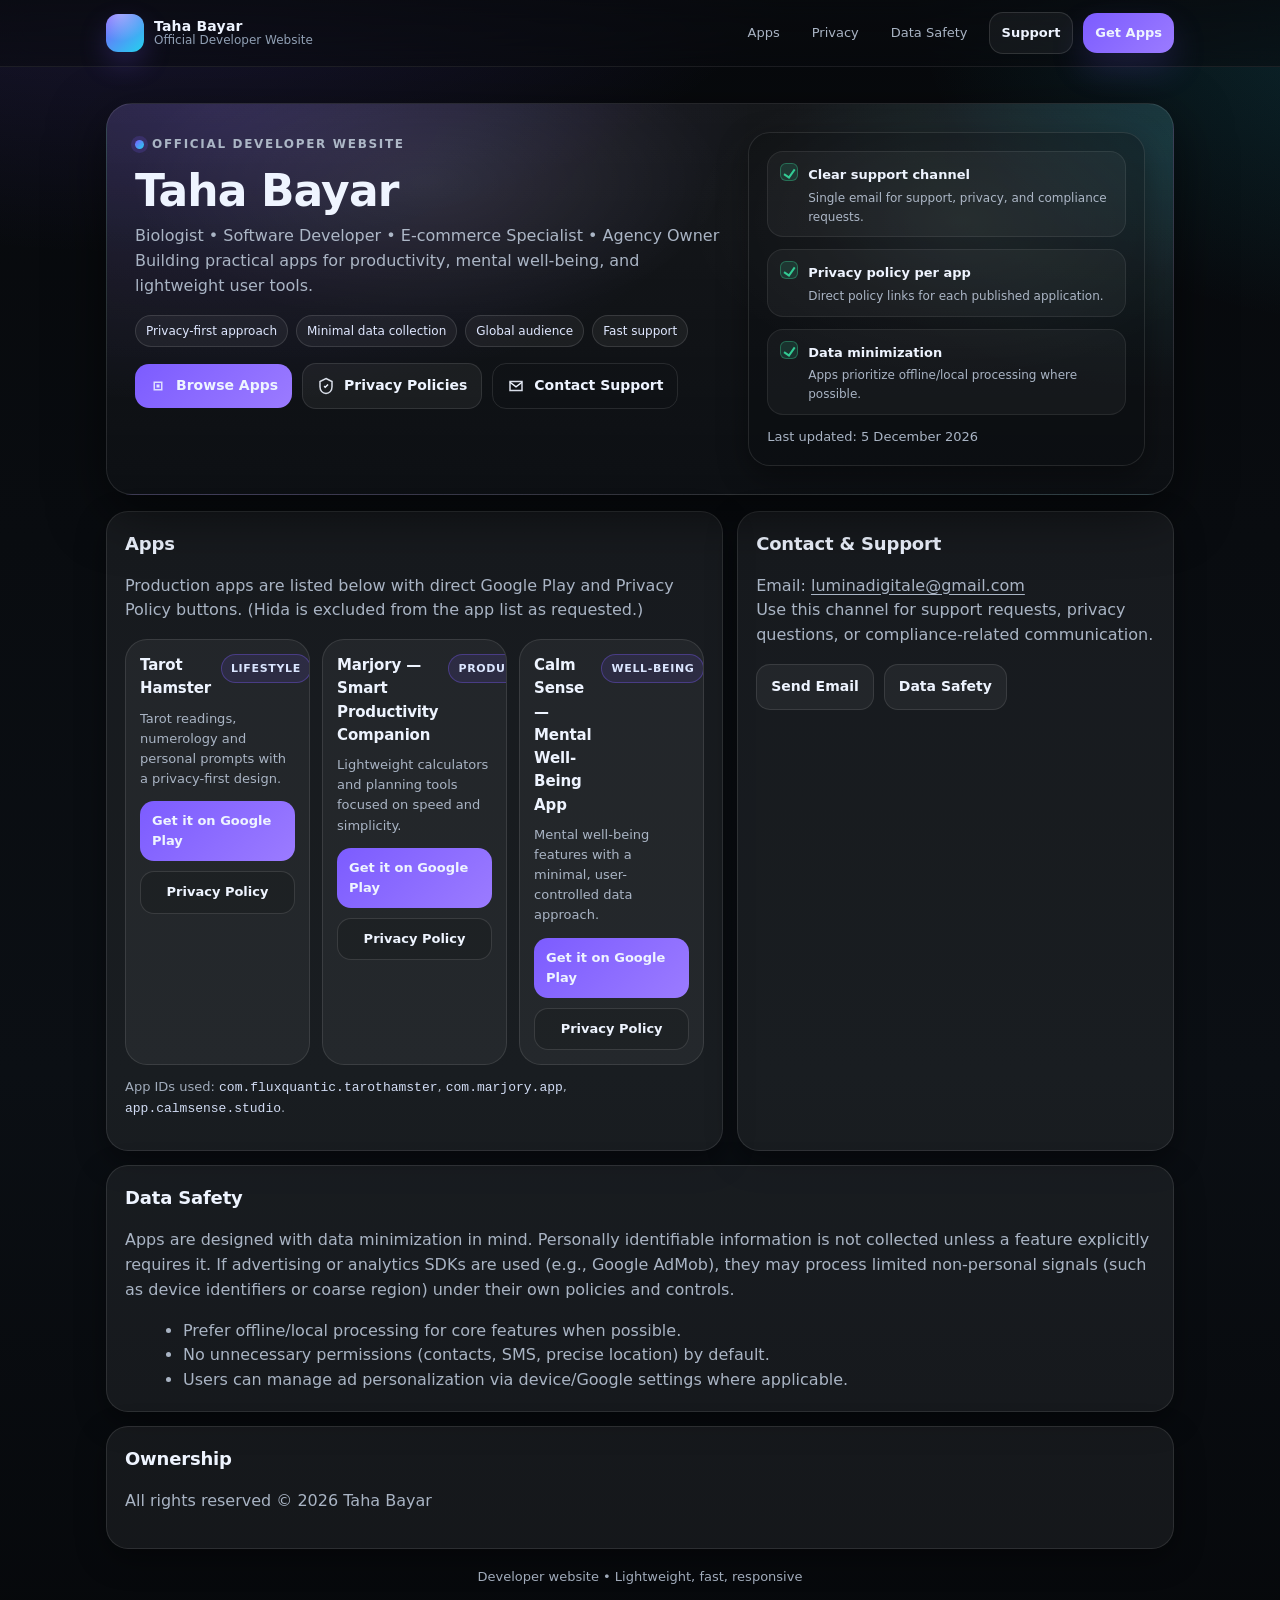
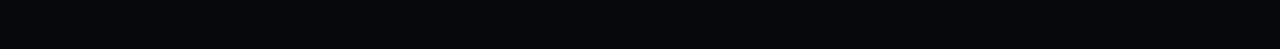
==== index.html @ 485a0ad9 "Revise title, description, and CSS styles Updated the website's title and description for clarity an" ====
<!DOCTYPE html>
<html lang="en">
<head>
  <meta charset="UTF-8" />
  <meta name="viewport" content="width=device-width, initial-scale=1"/>
  <meta name="color-scheme" content="dark"/>
  <title>Taha Bayar — Official Developer Website</title>
  <meta name="description" content="Official developer website for Taha Bayar apps. Download links, privacy policies, support, and data safety."/>

  <style>
    :root{
      --bg:#07090c;
      --bg2:#0b0f14;
      --card:rgba(255,255,255,.06);
      --card2:rgba(255,255,255,.085);
      --stroke:rgba(255,255,255,.12);
      --text:#eef4ff;
      --muted:#a9b4c4;
      --muted2:#91a0b4;

      --accent:#7c5cff;
      --accent2:#22d3ee;
      --ok:#34d399;

      --ring: rgba(124,92,255,.28);
      --shadow: 0 18px 55px rgba(0,0,0,.55);
      --shadow2: 0 10px 30px rgba(0,0,0,.38);

      --r: 22px;
      --max: 1100px;
      --font: system-ui, -apple-system, Segoe UI, Roboto, Helvetica, Arial, sans-serif;
    }

    *{ box-sizing:border-box; }
    html{ scroll-behavior:smooth; }
    body{
      margin:0;
      font-family:var(--font);
      color:var(--text);
      background:
        radial-gradient(1200px 700px at 10% -10%, rgba(124,92,255,.22), transparent 60%),
        radial-gradient(900px 600px at 110% 0%, rgba(34,211,238,.16), transparent 55%),
        radial-gradient(800px 500px at 50% 120%, rgba(124,92,255,.12), transparent 60%),
        linear-gradient(180deg, var(--bg), var(--bg2) 65%, #06080b);
      line-height:1.55;
    }
    a{ color:inherit; text-decoration:none; }
    code{ color:#dbe6ff; }

    .wrap{ max-width:var(--max); margin:0 auto; padding:18px 16px 64px; }

    /* ===== Top Nav ===== */
    .topbar{
      position:sticky;
      top:0;
      z-index:20;
      padding:12px 0;
      backdrop-filter: blur(14px);
      -webkit-backdrop-filter: blur(14px);
      background: linear-gradient(180deg, rgba(8,10,14,.78), rgba(8,10,14,.55));
      border-bottom:1px solid rgba(255,255,255,.08);
    }
    .topbar-inner{
      max-width:var(--max);
      margin:0 auto;
      padding:0 16px;
      display:flex;
      align-items:center;
      justify-content:space-between;
      gap:12px;
    }
    .brand{
      display:flex;
      align-items:center;
      gap:10px;
      min-width: 180px;
    }
    .logo{
      width:38px;height:38px;border-radius:12px;
      background: linear-gradient(135deg, var(--accent), var(--accent2));
      box-shadow: 0 12px 28px rgba(124,92,255,.22);
      position:relative;
      overflow:hidden;
    }
    .logo::after{
      content:"";
      position:absolute; inset:-30%;
      background: radial-gradient(circle at 30% 20%, rgba(255,255,255,.7), transparent 45%);
      transform: rotate(20deg);
      opacity:.55;
    }
    .brand-title{ display:flex; flex-direction:column; line-height:1.05; }
    .brand-title b{ font-size:14px; letter-spacing:.2px; }
    .brand-title span{ font-size:12px; color:var(--muted2); }

    .nav{
      display:flex;
      align-items:center;
      gap:10px;
      flex-wrap:wrap;
      justify-content:flex-end;
    }
    .nav a{
      font-size:13px;
      color:var(--muted);
      padding:9px 10px;
      border-radius:12px;
      border:1px solid transparent;
      transition:.18s ease;
    }
    .nav a:hover{
      color:var(--text);
      border-color: rgba(255,255,255,.12);
      background: rgba(255,255,255,.04);
    }

    .nav .cta{
      display:inline-flex; align-items:center; gap:8px;
      padding:10px 12px;
      border-radius:14px;
      border:1px solid rgba(255,255,255,.12);
      background: rgba(255,255,255,.05);
      color:var(--text);
      font-weight:650;
      box-shadow: 0 0 0 0 var(--ring);
      transition:.18s ease;
    }
    .nav .cta:hover{
      transform: translateY(-1px);
      box-shadow: 0 0 0 6px var(--ring);
    }
    .nav .cta.primary{
      border:none;
      background: linear-gradient(135deg, var(--accent), #9b7bff);
      box-shadow: 0 16px 34px rgba(124,92,255,.18);
    }

    /* ===== Hero ===== */
    .hero{
      margin-top:18px;
      border-radius: calc(var(--r) + 4px);
      border:1px solid rgba(255,255,255,.10);
      background:
        linear-gradient(180deg, rgba(255,255,255,.06), rgba(255,255,255,.02)),
        radial-gradient(900px 500px at 10% 0%, rgba(124,92,255,.18), transparent 60%),
        radial-gradient(700px 450px at 100% 10%, rgba(34,211,238,.12), transparent 55%);
      box-shadow: var(--shadow);
      overflow:hidden;
      position:relative;
    }
    .hero::before{
      content:"";
      position:absolute; inset:0;
      background:
        radial-gradient(500px 240px at 30% 20%, rgba(255,255,255,.08), transparent 60%),
        radial-gradient(420px 240px at 80% 30%, rgba(255,255,255,.06), transparent 65%);
      pointer-events:none;
    }
    .hero-inner{
      padding:28px;
      display:grid;
      grid-template-columns: 1.2fr .8fr;
      gap:18px;
      align-items:stretch;
    }
    .kicker{
      display:inline-flex; align-items:center; gap:8px;
      font-size:12px;
      letter-spacing:.14em;
      text-transform:uppercase;
      color:var(--muted);
      font-weight:800;
    }
    .dot{
      width:9px;height:9px;border-radius:999px;
      background: linear-gradient(135deg, var(--accent), var(--accent2));
      box-shadow: 0 0 0 4px rgba(124,92,255,.18);
    }
    h1{
      margin:10px 0 0;
      font-size: clamp(30px, 3.6vw, 44px);
      line-height:1.08;
      letter-spacing:-.02em;
    }
    .sub{
      margin-top:10px;
      color:var(--muted);
      font-size: clamp(14px, 1.4vw, 16px);
      max-width: 60ch;
    }
    .tagline{
      margin-top:12px;
      display:flex;
      flex-wrap:wrap;
      gap:8px;
    }
    .chip{
      font-size:12px;
      color:#dfe7ff;
      border:1px solid rgba(255,255,255,.12);
      background: rgba(255,255,255,.05);
      padding:6px 10px;
      border-radius:999px;
    }
    .hero-actions{
      margin-top:16px;
      display:flex;
      flex-wrap:wrap;
      gap:10px;
      align-items:center;
    }
    .btn{
      display:inline-flex; align-items:center; gap:9px;
      padding:11px 14px;
      border-radius:14px;
      background: rgba(255,255,255,.05);
      border:1px solid rgba(255,255,255,.10);
      color:var(--text);
      font-weight:700;
      font-size:14px;
      transition:.18s ease;
      box-shadow: 0 0 0 0 var(--ring);
    }
    .btn:hover{ transform: translateY(-1px); box-shadow: 0 0 0 6px var(--ring); }
    .btn.primary{
      border:none;
      background: linear-gradient(135deg, var(--accent), #9b7bff);
    }
    .btn.ghost{ background: transparent; }

    .icon{ width:18px; height:18px; display:inline-block; }

    .hero-side{
      border-radius: var(--r);
      border:1px solid rgba(255,255,255,.10);
      background: rgba(10,12,16,.35);
      box-shadow: var(--shadow2);
      padding:18px;
      display:flex;
      flex-direction:column;
      justify-content:space-between;
      gap:12px;
    }
    .stat{
      display:flex; gap:10px; align-items:flex-start;
      padding:10px 12px;
      border-radius: 16px;
      background: rgba(255,255,255,.04);
      border:1px solid rgba(255,255,255,.08);
    }
    .stat b{ font-size:13px; }
    .stat p{ margin:2px 0 0; font-size:12px; color:var(--muted); }
    .check{
      width:18px;height:18px;border-radius:6px;
      background: rgba(52,211,153,.14);
      border:1px solid rgba(52,211,153,.35);
      position:relative;
      flex: 0 0 auto;
      margin-top:1px;
    }
    .check::after{
      content:"";
      position:absolute;
      left:5px; top:3px;
      width:5px; height:9px;
      border-right:2px solid rgba(52,211,153,.95);
      border-bottom:2px solid rgba(52,211,153,.95);
      transform: rotate(35deg);
    }

    /* ===== Sections ===== */
    .section{
      margin-top:16px;
      display:grid;
      gap:14px;
      grid-template-columns: repeat(12, 1fr);
    }
    .card{
      grid-column: span 12;
      background: var(--card);
      border:1px solid rgba(255,255,255,.10);
      border-radius: var(--r);
      box-shadow: var(--shadow2);
      padding:18px;
    }
    .card h2{
      margin:0 0 10px;
      font-size:18px;
      letter-spacing:-.01em;
    }
    .muted{ color: var(--muted); }
    .small{ font-size:13px; color: var(--muted); }

    .span-7{ grid-column: span 7; }
    .span-5{ grid-column: span 5; }
    .span-6{ grid-column: span 6; }

    /* ===== Apps ===== */
    .apps-grid{
      display:grid;
      gap:12px;
      grid-template-columns: repeat(12, 1fr);
      margin-top:8px;
    }
    .app{
      grid-column: span 4;
      border-radius: var(--r);
      border:1px solid rgba(255,255,255,.10);
      background: rgba(255,255,255,.05);
      padding:14px;
      position:relative;
      overflow:hidden;
      transition: .18s ease;
    }
    .app:hover{
      transform: translateY(-2px);
      border-color: rgba(255,255,255,.18);
      background: rgba(255,255,255,.07);
    }
    .app::before{
      content:"";
      position:absolute; inset:-40% -30% auto auto;
      width:180px; height:180px;
      background: radial-gradient(circle at 30% 30%, rgba(124,92,255,.25), transparent 60%);
      transform: rotate(18deg);
      pointer-events:none;
    }
    .app-top{
      display:flex;
      align-items:flex-start;
      justify-content:space-between;
      gap:10px;
    }
    .app-name{
      font-weight:850;
      letter-spacing:-.01em;
      font-size:15px;
      margin:0;
    }
    .badge{
      font-size:11px;
      font-weight:800;
      letter-spacing:.06em;
      text-transform:uppercase;
      color:#dbe6ff;
      padding:5px 9px;
      border-radius:999px;
      border:1px solid rgba(124,92,255,.35);
      background: rgba(124,92,255,.12);
      flex: 0 0 auto;
    }
    .app-desc{
      margin:8px 0 0;
      font-size:13px;
      color: var(--muted);
      min-height: 44px;
    }
    .app-actions{
      margin-top:12px;
      display:flex;
      flex-wrap:wrap;
      gap:10px;
    }
    .link-btn{
      display:inline-flex;
      align-items:center;
      justify-content:center;
      gap:8px;
      padding:10px 12px;
      border-radius:14px;
      border:1px solid rgba(255,255,255,.12);
      background: rgba(0,0,0,.15);
      font-weight:750;
      font-size:13px;
      transition:.18s ease;
      box-shadow: 0 0 0 0 var(--ring);
      width: 100%;
    }
    .link-btn:hover{
      transform: translateY(-1px);
      box-shadow: 0 0 0 6px var(--ring);
    }
    .link-btn.primary{
      border:none;
      background: linear-gradient(135deg, var(--accent), #9b7bff);
    }

    /* ===== Footer ===== */
    footer{
      margin-top:18px;
      text-align:center;
      color: var(--muted);
      font-size:13px;
      opacity:.95;
    }

    /* ===== Responsive ===== */
    @media (max-width: 980px){
      .hero-inner{ grid-template-columns: 1fr; }
      .span-7,.span-5,.span-6{ grid-column: span 12; }
      .app{ grid-column: span 6; }
    }
    @media (max-width: 620px){
      .app{ grid-column: span 12; }
      .hero-inner{ padding:18px; }
      .topbar-inner{ gap:10px; }
      .brand{ min-width: unset; }
      .nav .cta.primary{ width: 100%; justify-content:center; }
    }
    @media (prefers-reduced-motion: reduce){
      *{ scroll-behavior:auto !important; transition:none !important; }
    }
  </style>
</head>

<body>
  <!-- Top Nav -->
  <div class="topbar">
    <div class="topbar-inner">
      <a class="brand" href="#top" aria-label="Home">
        <div class="logo" aria-hidden="true"></div>
        <div class="brand-title">
          <b>Taha Bayar</b>
          <span>Official Developer Website</span>
        </div>
      </a>

      <nav class="nav" aria-label="Primary navigation">
        <a href="#apps">Apps</a>
        <a href="#privacy">Privacy</a>
        <a href="#safety">Data Safety</a>
        <a class="cta" href="mailto:luminadigitale@gmail.com">Support</a>
        <a class="cta primary" href="#apps">Get Apps</a>
      </nav>
    </div>
  </div>

  <div class="wrap" id="top">

    <!-- Hero -->
    <section class="hero" aria-label="Hero">
      <div class="hero-inner">
        <div>
          <div class="kicker"><span class="dot"></span> Official Developer Website</div>
          <h1>Taha Bayar</h1>
          <p class="sub">
            Biologist • Software Developer • E-commerce Specialist • Agency Owner
            <br/>
            Building practical apps for productivity, mental well-being, and lightweight user tools.
          </p>

          <div class="tagline" aria-label="Highlights">
            <span class="chip">Privacy-first approach</span>
            <span class="chip">Minimal data collection</span>
            <span class="chip">Global audience</span>
            <span class="chip">Fast support</span>
          </div>

          <div class="hero-actions">
            <a class="btn primary" href="#apps" aria-label="See apps">
              <svg class="icon" viewBox="0 0 24 24" fill="none" aria-hidden="true">
                <path d="M7 7h10v10H7V7Z" stroke="currentColor" stroke-width="2" opacity=".85"/>
                <path d="M10 10h4v4h-4v-4Z" fill="currentColor" opacity=".9"/>
              </svg>
              Browse Apps
            </a>

            <a class="btn" href="#privacy" aria-label="Privacy policies">
              <svg class="icon" viewBox="0 0 24 24" fill="none" aria-hidden="true">
                <path d="M12 2 20 6v7c0 5-3.5 8.5-8 9-4.5-.5-8-4-8-9V6l8-4Z"
                      stroke="currentColor" stroke-width="2" opacity=".9"/>
                <path d="M9.5 12.2 11 13.7 14.7 10" stroke="currentColor" stroke-width="2"/>
              </svg>
              Privacy Policies
            </a>

            <a class="btn ghost" href="mailto:luminadigitale@gmail.com" aria-label="Contact support">
              <svg class="icon" viewBox="0 0 24 24" fill="none" aria-hidden="true">
                <path d="M4 6h16v12H4V6Z" stroke="currentColor" stroke-width="2" opacity=".9"/>
                <path d="m4 7 8 6 8-6" stroke="currentColor" stroke-width="2"/>
              </svg>
              Contact Support
            </a>
          </div>
        </div>

        <aside class="hero-side" aria-label="Key notes">
          <div class="stat">
            <div class="check" aria-hidden="true"></div>
            <div>
              <b>Clear support channel</b>
              <p>Single email for support, privacy, and compliance requests.</p>
            </div>
          </div>

          <div class="stat">
            <div class="check" aria-hidden="true"></div>
            <div>
              <b>Privacy policy per app</b>
              <p>Direct policy links for each published application.</p>
            </div>
          </div>

          <div class="stat">
            <div class="check" aria-hidden="true"></div>
            <div>
              <b>Data minimization</b>
              <p>Apps prioritize offline/local processing where possible.</p>
            </div>
          </div>

          <div class="small" style="margin-top:auto;">
            Last updated: <span id="date"></span>
          </div>
        </aside>
      </div>
    </section>

    <!-- Content -->
    <section class="section">

      <div class="card span-7" id="apps">
        <h2>Apps</h2>
        <p class="muted">
          Production apps are listed below with direct Google Play and Privacy Policy buttons.
          (Hida is excluded from the app list as requested.)
        </p>

        <div class="apps-grid">

          <!-- Tarot Hamster (com.fluxquantic.tarothamster) -->
          <article class="app" aria-label="Tarot Hamster app">
            <div class="app-top">
              <div>
                <p class="app-name">Tarot Hamster</p>
              </div>
              <span class="badge">Lifestyle</span>
            </div>
            <p class="app-desc">
              Tarot readings, numerology and personal prompts with a privacy-first design.
            </p>
            <div class="app-actions">
              <a class="link-btn primary" href="https://play.google.com/store/apps/details?id=com.fluxquantic.tarothamster" target="_blank" rel="noopener">
                Get it on Google Play
              </a>
              <a class="link-btn" href="https://sites.google.com/view/tarothamster/ana-sayfa" target="_blank" rel="noopener">
                Privacy Policy
              </a>
            </div>
          </article>

          <!-- Marjory (com.marjory.app) -->
          <article class="app" aria-label="Marjory app">
            <div class="app-top">
              <div>
                <p class="app-name">Marjory — Smart Productivity Companion</p>
              </div>
              <span class="badge">Productivity</span>
            </div>
            <p class="app-desc">
              Lightweight calculators and planning tools focused on speed and simplicity.
            </p>
            <div class="app-actions">
              <a class="link-btn primary" href="https://play.google.com/store/apps/details?id=com.marjory.app" target="_blank" rel="noopener">
                Get it on Google Play
              </a>
              <a class="link-btn" href="https://sites.google.com/view/marjoryapp/ana-sayfa" target="_blank" rel="noopener">
                Privacy Policy
              </a>
            </div>
          </article>

          <!-- Calm Sense (app.calmsense.studio) -->
          <article class="app" aria-label="Calm Sense app">
            <div class="app-top">
              <div>
                <p class="app-name">Calm Sense — Mental Well-Being App</p>
              </div>
              <span class="badge">Well-Being</span>
            </div>
            <p class="app-desc">
              Mental well-being features with a minimal, user-controlled data approach.
            </p>
            <div class="app-actions">
              <a class="link-btn primary" href="https://play.google.com/store/apps/details?id=app.calmsense.studio" target="_blank" rel="noopener">
                Get it on Google Play
              </a>
              <a class="link-btn" href="https://sites.google.com/view/calmsense/ana-sayfa" target="_blank" rel="noopener">
                Privacy Policy
              </a>
            </div>
          </article>

        </div>

        <p class="small" style="margin-top:12px; opacity:.95">
          App IDs used: <code>com.fluxquantic.tarothamster</code>, <code>com.marjory.app</code>, <code>app.calmsense.studio</code>.
        </p>
      </div>

      <div class="card span-5" id="privacy">
        <h2>Contact & Support</h2>
        <p class="muted">
          Email: <a href="mailto:luminadigitale@gmail.com" style="text-decoration:underline; text-underline-offset:3px;">luminadigitale@gmail.com</a><br/>
          Use this channel for support requests, privacy questions, or compliance-related communication.
        </p>

        <div style="margin-top:12px; display:flex; flex-wrap:wrap; gap:10px;">
          <a class="btn" href="mailto:luminadigitale@gmail.com">Send Email</a>
          <a class="btn" href="#safety">Data Safety</a>
        </div>
      </div>

      <div class="card span-12" id="safety">
        <h2>Data Safety</h2>
        <p class="muted">
          Apps are designed with data minimization in mind. Personally identifiable information is not collected unless a feature explicitly requires it.
          If advertising or analytics SDKs are used (e.g., Google AdMob), they may process limited non-personal signals (such as device identifiers or coarse region)
          under their own policies and controls.
        </p>
        <ul class="muted" style="margin:10px 0 0 18px;">
          <li>Prefer offline/local processing for core features when possible.</li>
          <li>No unnecessary permissions (contacts, SMS, precise location) by default.</li>
          <li>Users can manage ad personalization via device/Google settings where applicable.</li>
        </ul>
      </div>

      <div class="card span-12">
        <h2>Ownership</h2>
        <p class="muted">All rights reserved © <span id="year"></span> Taha Bayar</p>
      </div>

    </section>

    <footer>
      <div>Developer website • Lightweight, fast, responsive</div>
    </footer>

  </div>

  <script>
    const d = new Date();
    document.getElementById("date").textContent =
      d.toLocaleDateString("en-GB", { year:"numeric", month:"long", day:"numeric" });
    document.getElementById("year").textContent = d.getFullYear();
  </script>
</body>
</html>
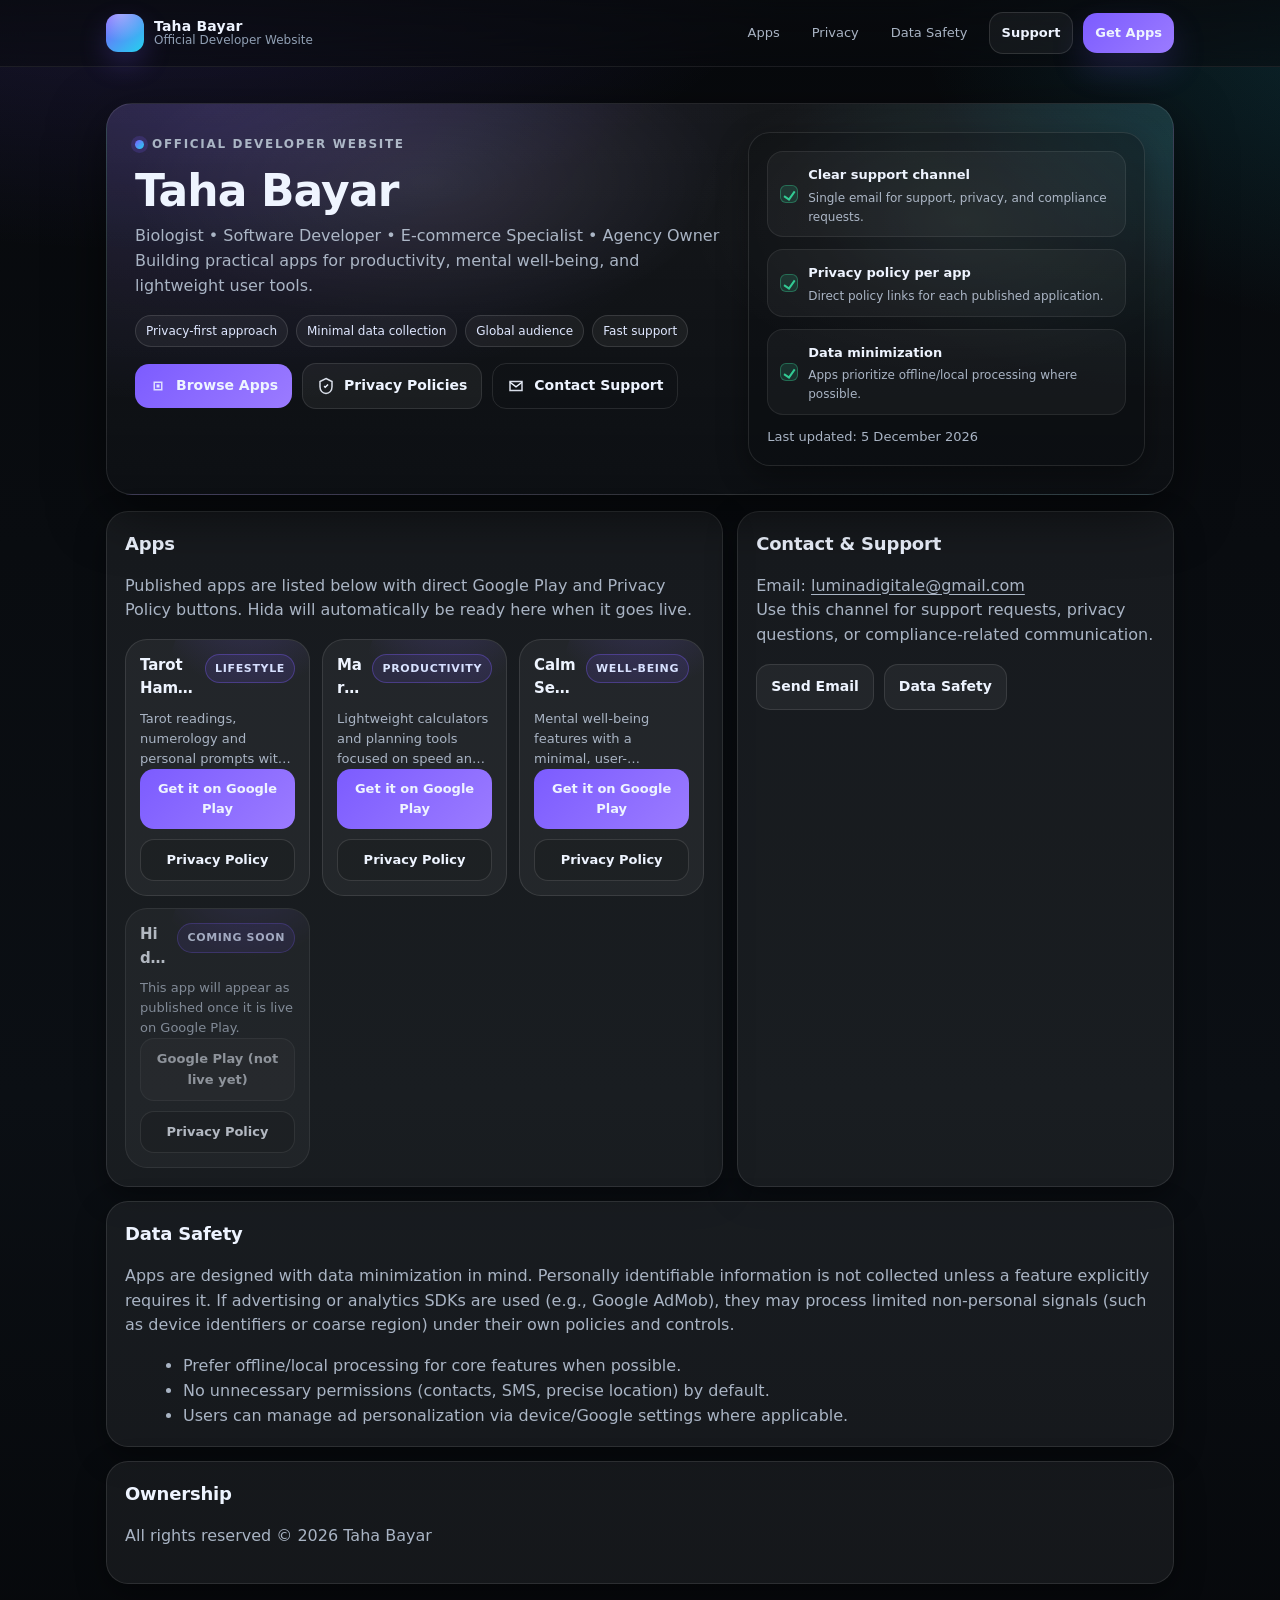
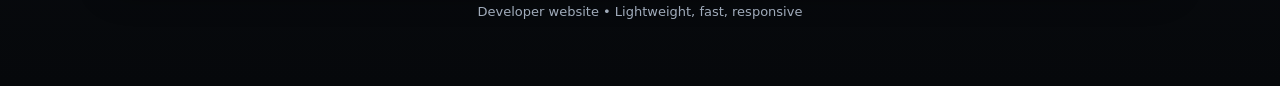
==== commit 100cfd64: "Refactor CSS variables and update app descriptions" ====
--- a/index.html
+++ b/index.html
@@ -12,7 +12,6 @@
       --bg:#07090c;
       --bg2:#0b0f14;
       --card:rgba(255,255,255,.06);
-      --card2:rgba(255,255,255,.085);
       --stroke:rgba(255,255,255,.12);
       --text:#eef4ff;
       --muted:#a9b4c4;
@@ -113,7 +112,6 @@
       border-color: rgba(255,255,255,.12);
       background: rgba(255,255,255,.04);
     }
-
     .nav .cta{
       display:inline-flex; align-items:center; gap:8px;
       padding:10px 12px;
@@ -227,7 +225,6 @@
       background: linear-gradient(135deg, var(--accent), #9b7bff);
     }
     .btn.ghost{ background: transparent; }
-
     .icon{ width:18px; height:18px; display:inline-block; }
 
     .hero-side{
@@ -241,8 +238,12 @@
       justify-content:space-between;
       gap:12px;
     }
+
+    /* Ticks centered */
     .stat{
-      display:flex; gap:10px; align-items:flex-start;
+      display:flex;
+      gap:10px;
+      align-items:center; /* center tick vertically */
       padding:10px 12px;
       border-radius: 16px;
       background: rgba(255,255,255,.04);
@@ -256,7 +257,7 @@
       border:1px solid rgba(52,211,153,.35);
       position:relative;
       flex: 0 0 auto;
-      margin-top:1px;
+      margin:0; /* remove any offset */
     }
     .check::after{
       content:"";
@@ -311,6 +312,8 @@
       position:relative;
       overflow:hidden;
       transition: .18s ease;
+      display:flex;
+      flex-direction:column;
     }
     .app:hover{
       transform: translateY(-2px);
@@ -331,12 +334,21 @@
       justify-content:space-between;
       gap:10px;
     }
+
+    /* Prevent title overflow */
     .app-name{
       font-weight:850;
       letter-spacing:-.01em;
       font-size:15px;
       margin:0;
-    }
+      overflow:hidden;
+      display:-webkit-box;
+      -webkit-line-clamp: 2;          /* clamp to 2 lines */
+      -webkit-box-orient: vertical;
+      word-break: break-word;
+      hyphens: auto;
+    }
+
     .badge{
       font-size:11px;
       font-weight:800;
@@ -348,18 +360,29 @@
       border:1px solid rgba(124,92,255,.35);
       background: rgba(124,92,255,.12);
       flex: 0 0 auto;
-    }
+      white-space:nowrap;
+    }
+
+    /* Balanced layout: fixed-ish description height, no overflow */
     .app-desc{
       margin:8px 0 0;
       font-size:13px;
       color: var(--muted);
-      min-height: 44px;
-    }
+      overflow:hidden;
+      display:-webkit-box;
+      -webkit-line-clamp: 3;          /* clamp to 3 lines */
+      -webkit-box-orient: vertical;
+      min-height: 60px;               /* stabilizes card heights */
+      word-break: break-word;
+      hyphens: auto;
+    }
+
     .app-actions{
       margin-top:12px;
       display:flex;
       flex-wrap:wrap;
       gap:10px;
+      margin-top:auto; /* push buttons to bottom */
     }
     .link-btn{
       display:inline-flex;
@@ -375,6 +398,7 @@
       transition:.18s ease;
       box-shadow: 0 0 0 0 var(--ring);
       width: 100%;
+      text-align:center;
     }
     .link-btn:hover{
       transform: translateY(-1px);
@@ -383,6 +407,22 @@
     .link-btn.primary{
       border:none;
       background: linear-gradient(135deg, var(--accent), #9b7bff);
+    }
+
+    /* Hida: future-ready (disabled until published) */
+    .app.disabled{
+      opacity:.72;
+    }
+    .link-btn[aria-disabled="true"]{
+      cursor:not-allowed;
+      opacity:.75;
+      background: rgba(255,255,255,.04);
+      border:1px solid rgba(255,255,255,.10);
+      box-shadow:none;
+    }
+    .link-btn[aria-disabled="true"]:hover{
+      transform:none;
+      box-shadow:none;
     }
 
     /* ===== Footer ===== */
@@ -522,18 +562,16 @@
       <div class="card span-7" id="apps">
         <h2>Apps</h2>
         <p class="muted">
-          Production apps are listed below with direct Google Play and Privacy Policy buttons.
-          (Hida is excluded from the app list as requested.)
+          Published apps are listed below with direct Google Play and Privacy Policy buttons.
+          Hida will automatically be ready here when it goes live.
         </p>
 
         <div class="apps-grid">
 
-          <!-- Tarot Hamster (com.fluxquantic.tarothamster) -->
+          <!-- Tarot Hamster -->
           <article class="app" aria-label="Tarot Hamster app">
             <div class="app-top">
-              <div>
-                <p class="app-name">Tarot Hamster</p>
-              </div>
+              <p class="app-name">Tarot Hamster</p>
               <span class="badge">Lifestyle</span>
             </div>
             <p class="app-desc">
@@ -549,12 +587,10 @@
             </div>
           </article>
 
-          <!-- Marjory (com.marjory.app) -->
+          <!-- Marjory -->
           <article class="app" aria-label="Marjory app">
             <div class="app-top">
-              <div>
-                <p class="app-name">Marjory — Smart Productivity Companion</p>
-              </div>
+              <p class="app-name">Marjory — Smart Productivity Companion</p>
               <span class="badge">Productivity</span>
             </div>
             <p class="app-desc">
@@ -570,12 +606,10 @@
             </div>
           </article>
 
-          <!-- Calm Sense (app.calmsense.studio) -->
+          <!-- Calm Sense -->
           <article class="app" aria-label="Calm Sense app">
             <div class="app-top">
-              <div>
-                <p class="app-name">Calm Sense — Mental Well-Being App</p>
-              </div>
+              <p class="app-name">Calm Sense — Mental Well-Being App</p>
               <span class="badge">Well-Being</span>
             </div>
             <p class="app-desc">
@@ -591,11 +625,27 @@
             </div>
           </article>
 
+          <!-- Hida (future-ready; will work once live) -->
+          <article class="app disabled" aria-label="Hida Muslim App (coming soon)">
+            <div class="app-top">
+              <p class="app-name">Hida Muslim App</p>
+              <span class="badge">Coming Soon</span>
+            </div>
+            <p class="app-desc">
+              This app will appear as published once it is live on Google Play.
+            </p>
+            <div class="app-actions">
+              <!-- Keep the real URL; it will resolve once published. Disabled look until then. -->
+              <a class="link-btn primary" href="https://play.google.com/store/apps/details?id=com.hida" target="_blank" rel="noopener" aria-disabled="true">
+                Google Play (not live yet)
+              </a>
+              <a class="link-btn" href="https://sites.google.com/view/hidapp/ana-sayfa" target="_blank" rel="noopener">
+                Privacy Policy
+              </a>
+            </div>
+          </article>
+
         </div>
-
-        <p class="small" style="margin-top:12px; opacity:.95">
-          App IDs used: <code>com.fluxquantic.tarothamster</code>, <code>com.marjory.app</code>, <code>app.calmsense.studio</code>.
-        </p>
       </div>
 
       <div class="card span-5" id="privacy">
@@ -646,5 +696,3 @@
   </script>
 </body>
 </html>
-
-
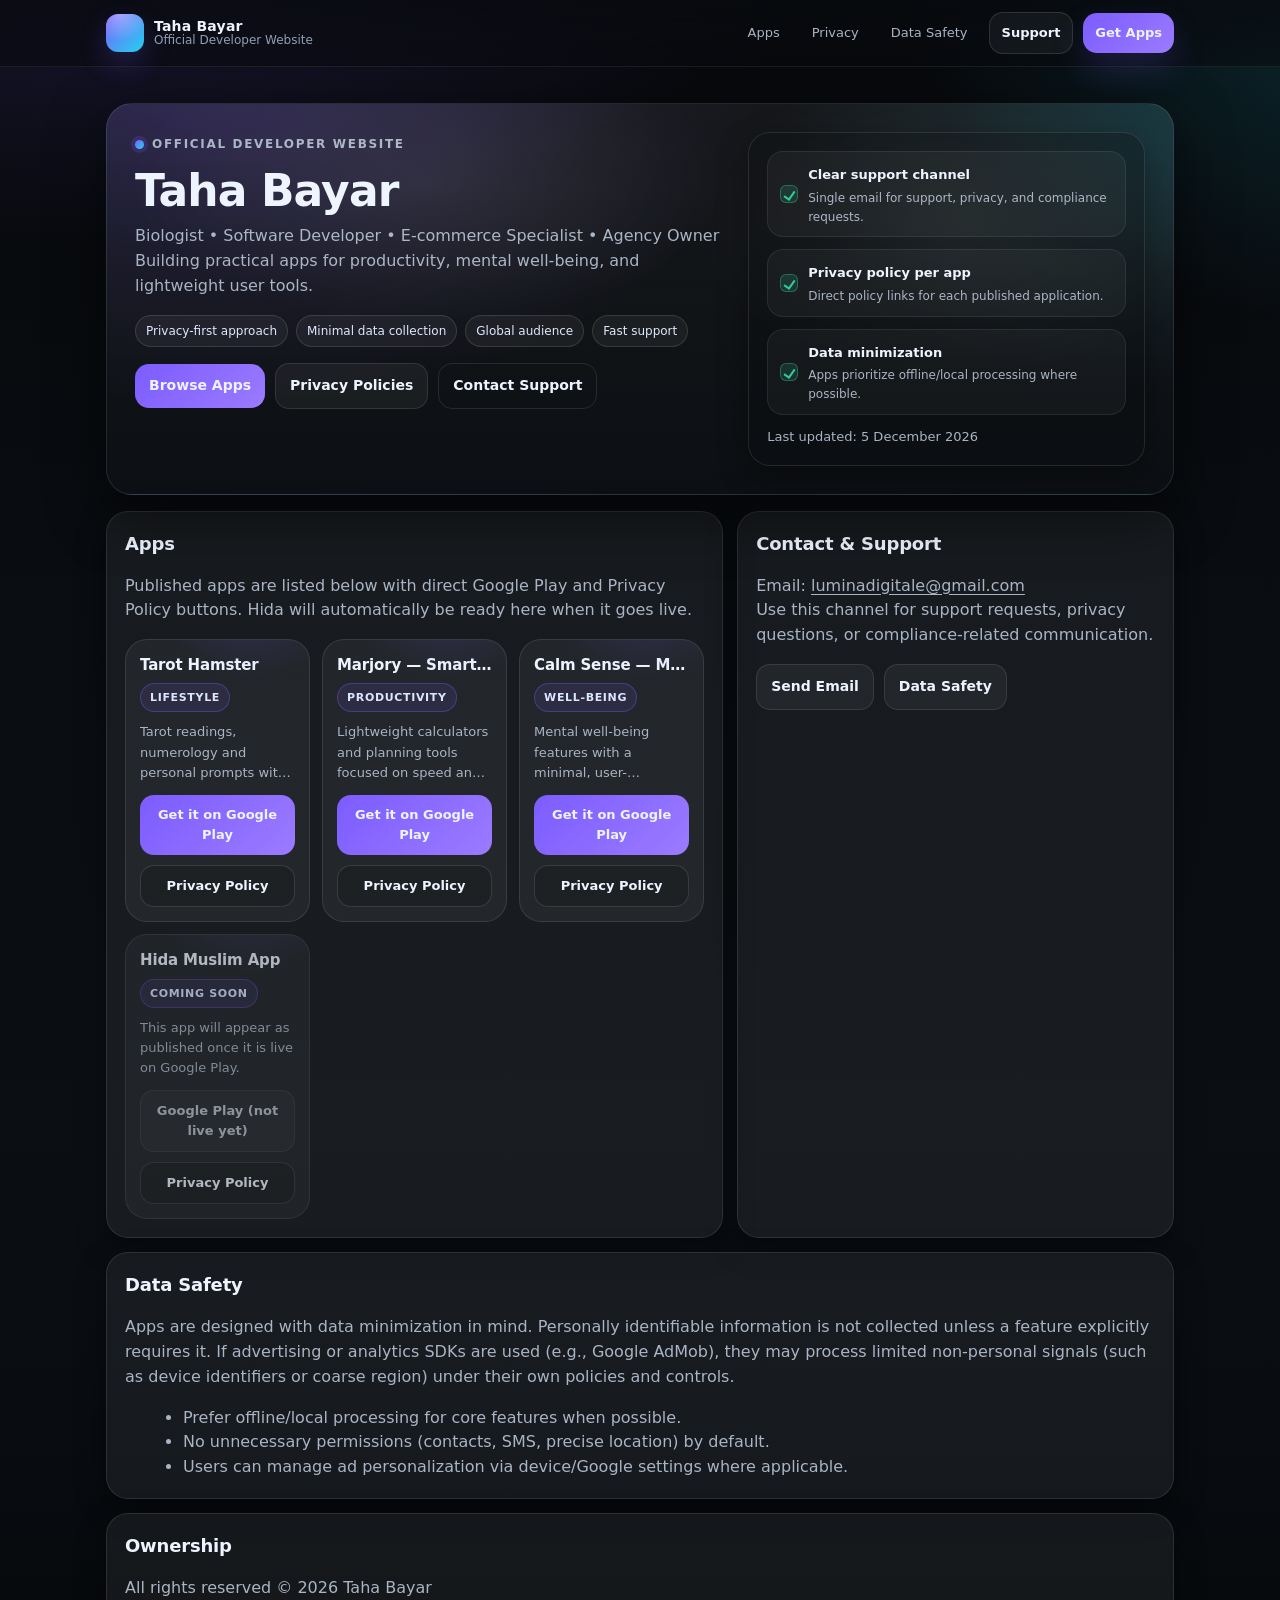
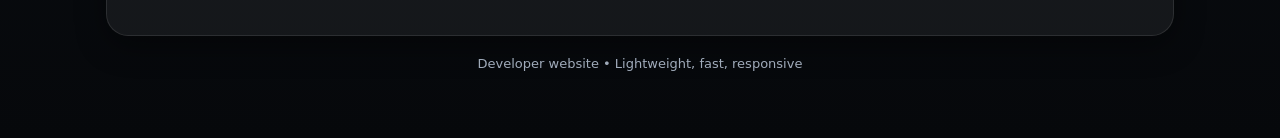
==== commit 382d72b4: "Refactor CSS styles and update HTML structure" ====
--- a/index.html
+++ b/index.html
@@ -243,7 +243,7 @@
     .stat{
       display:flex;
       gap:10px;
-      align-items:center; /* center tick vertically */
+      align-items:center;
       padding:10px 12px;
       border-radius: 16px;
       background: rgba(255,255,255,.04);
@@ -257,7 +257,7 @@
       border:1px solid rgba(52,211,153,.35);
       position:relative;
       flex: 0 0 auto;
-      margin:0; /* remove any offset */
+      margin:0;
     }
     .check::after{
       content:"";
@@ -290,11 +290,9 @@
       letter-spacing:-.01em;
     }
     .muted{ color: var(--muted); }
-    .small{ font-size:13px; color: var(--muted); }
 
     .span-7{ grid-column: span 7; }
     .span-5{ grid-column: span 5; }
-    .span-6{ grid-column: span 6; }
 
     /* ===== Apps ===== */
     .apps-grid{
@@ -328,25 +326,25 @@
       transform: rotate(18deg);
       pointer-events:none;
     }
+
+    /* ✅ CHANGE: title top becomes vertical (name then badge) */
     .app-top{
       display:flex;
+      flex-direction:column;
       align-items:flex-start;
-      justify-content:space-between;
-      gap:10px;
-    }
-
-    /* Prevent title overflow */
+      gap:6px;
+    }
+
+    /* ✅ CHANGE: title becomes one-line horizontal, no clamp */
     .app-name{
       font-weight:850;
       letter-spacing:-.01em;
       font-size:15px;
       margin:0;
+      white-space:nowrap;
       overflow:hidden;
-      display:-webkit-box;
-      -webkit-line-clamp: 2;          /* clamp to 2 lines */
-      -webkit-box-orient: vertical;
-      word-break: break-word;
-      hyphens: auto;
+      text-overflow:ellipsis;
+      max-width:100%;
     }
 
     .badge{
@@ -363,26 +361,26 @@
       white-space:nowrap;
     }
 
-    /* Balanced layout: fixed-ish description height, no overflow */
+    /* description */
     .app-desc{
-      margin:8px 0 0;
+      margin:10px 0 0;
       font-size:13px;
       color: var(--muted);
       overflow:hidden;
       display:-webkit-box;
-      -webkit-line-clamp: 3;          /* clamp to 3 lines */
+      -webkit-line-clamp: 3;
       -webkit-box-orient: vertical;
-      min-height: 60px;               /* stabilizes card heights */
+      min-height: 60px;
       word-break: break-word;
       hyphens: auto;
     }
 
     .app-actions{
-      margin-top:12px;
       display:flex;
       flex-wrap:wrap;
       gap:10px;
-      margin-top:auto; /* push buttons to bottom */
+      margin-top:auto;
+      padding-top:12px;
     }
     .link-btn{
       display:inline-flex;
@@ -409,10 +407,8 @@
       background: linear-gradient(135deg, var(--accent), #9b7bff);
     }
 
-    /* Hida: future-ready (disabled until published) */
-    .app.disabled{
-      opacity:.72;
-    }
+    /* Hida: future-ready */
+    .app.disabled{ opacity:.72; }
     .link-btn[aria-disabled="true"]{
       cursor:not-allowed;
       opacity:.75;
@@ -437,7 +433,7 @@
     /* ===== Responsive ===== */
     @media (max-width: 980px){
       .hero-inner{ grid-template-columns: 1fr; }
-      .span-7,.span-5,.span-6{ grid-column: span 12; }
+      .span-7,.span-5{ grid-column: span 12; }
       .app{ grid-column: span 6; }
     }
     @media (max-width: 620px){
@@ -497,30 +493,9 @@
           </div>
 
           <div class="hero-actions">
-            <a class="btn primary" href="#apps" aria-label="See apps">
-              <svg class="icon" viewBox="0 0 24 24" fill="none" aria-hidden="true">
-                <path d="M7 7h10v10H7V7Z" stroke="currentColor" stroke-width="2" opacity=".85"/>
-                <path d="M10 10h4v4h-4v-4Z" fill="currentColor" opacity=".9"/>
-              </svg>
-              Browse Apps
-            </a>
-
-            <a class="btn" href="#privacy" aria-label="Privacy policies">
-              <svg class="icon" viewBox="0 0 24 24" fill="none" aria-hidden="true">
-                <path d="M12 2 20 6v7c0 5-3.5 8.5-8 9-4.5-.5-8-4-8-9V6l8-4Z"
-                      stroke="currentColor" stroke-width="2" opacity=".9"/>
-                <path d="M9.5 12.2 11 13.7 14.7 10" stroke="currentColor" stroke-width="2"/>
-              </svg>
-              Privacy Policies
-            </a>
-
-            <a class="btn ghost" href="mailto:luminadigitale@gmail.com" aria-label="Contact support">
-              <svg class="icon" viewBox="0 0 24 24" fill="none" aria-hidden="true">
-                <path d="M4 6h16v12H4V6Z" stroke="currentColor" stroke-width="2" opacity=".9"/>
-                <path d="m4 7 8 6 8-6" stroke="currentColor" stroke-width="2"/>
-              </svg>
-              Contact Support
-            </a>
+            <a class="btn primary" href="#apps" aria-label="See apps">Browse Apps</a>
+            <a class="btn" href="#privacy" aria-label="Privacy policies">Privacy Policies</a>
+            <a class="btn ghost" href="mailto:luminadigitale@gmail.com" aria-label="Contact support">Contact Support</a>
           </div>
         </div>
 
@@ -549,7 +524,7 @@
             </div>
           </div>
 
-          <div class="small" style="margin-top:auto;">
+          <div class="muted" style="margin-top:auto; font-size:13px;">
             Last updated: <span id="date"></span>
           </div>
         </aside>
@@ -635,7 +610,6 @@
               This app will appear as published once it is live on Google Play.
             </p>
             <div class="app-actions">
-              <!-- Keep the real URL; it will resolve once published. Disabled look until then. -->
               <a class="link-btn primary" href="https://play.google.com/store/apps/details?id=com.hida" target="_blank" rel="noopener" aria-disabled="true">
                 Google Play (not live yet)
               </a>
@@ -661,7 +635,7 @@
         </div>
       </div>
 
-      <div class="card span-12" id="safety">
+      <div class="card" id="safety">
         <h2>Data Safety</h2>
         <p class="muted">
           Apps are designed with data minimization in mind. Personally identifiable information is not collected unless a feature explicitly requires it.
@@ -675,7 +649,7 @@
         </ul>
       </div>
 
-      <div class="card span-12">
+      <div class="card">
         <h2>Ownership</h2>
         <p class="muted">All rights reserved © <span id="year"></span> Taha Bayar</p>
       </div>
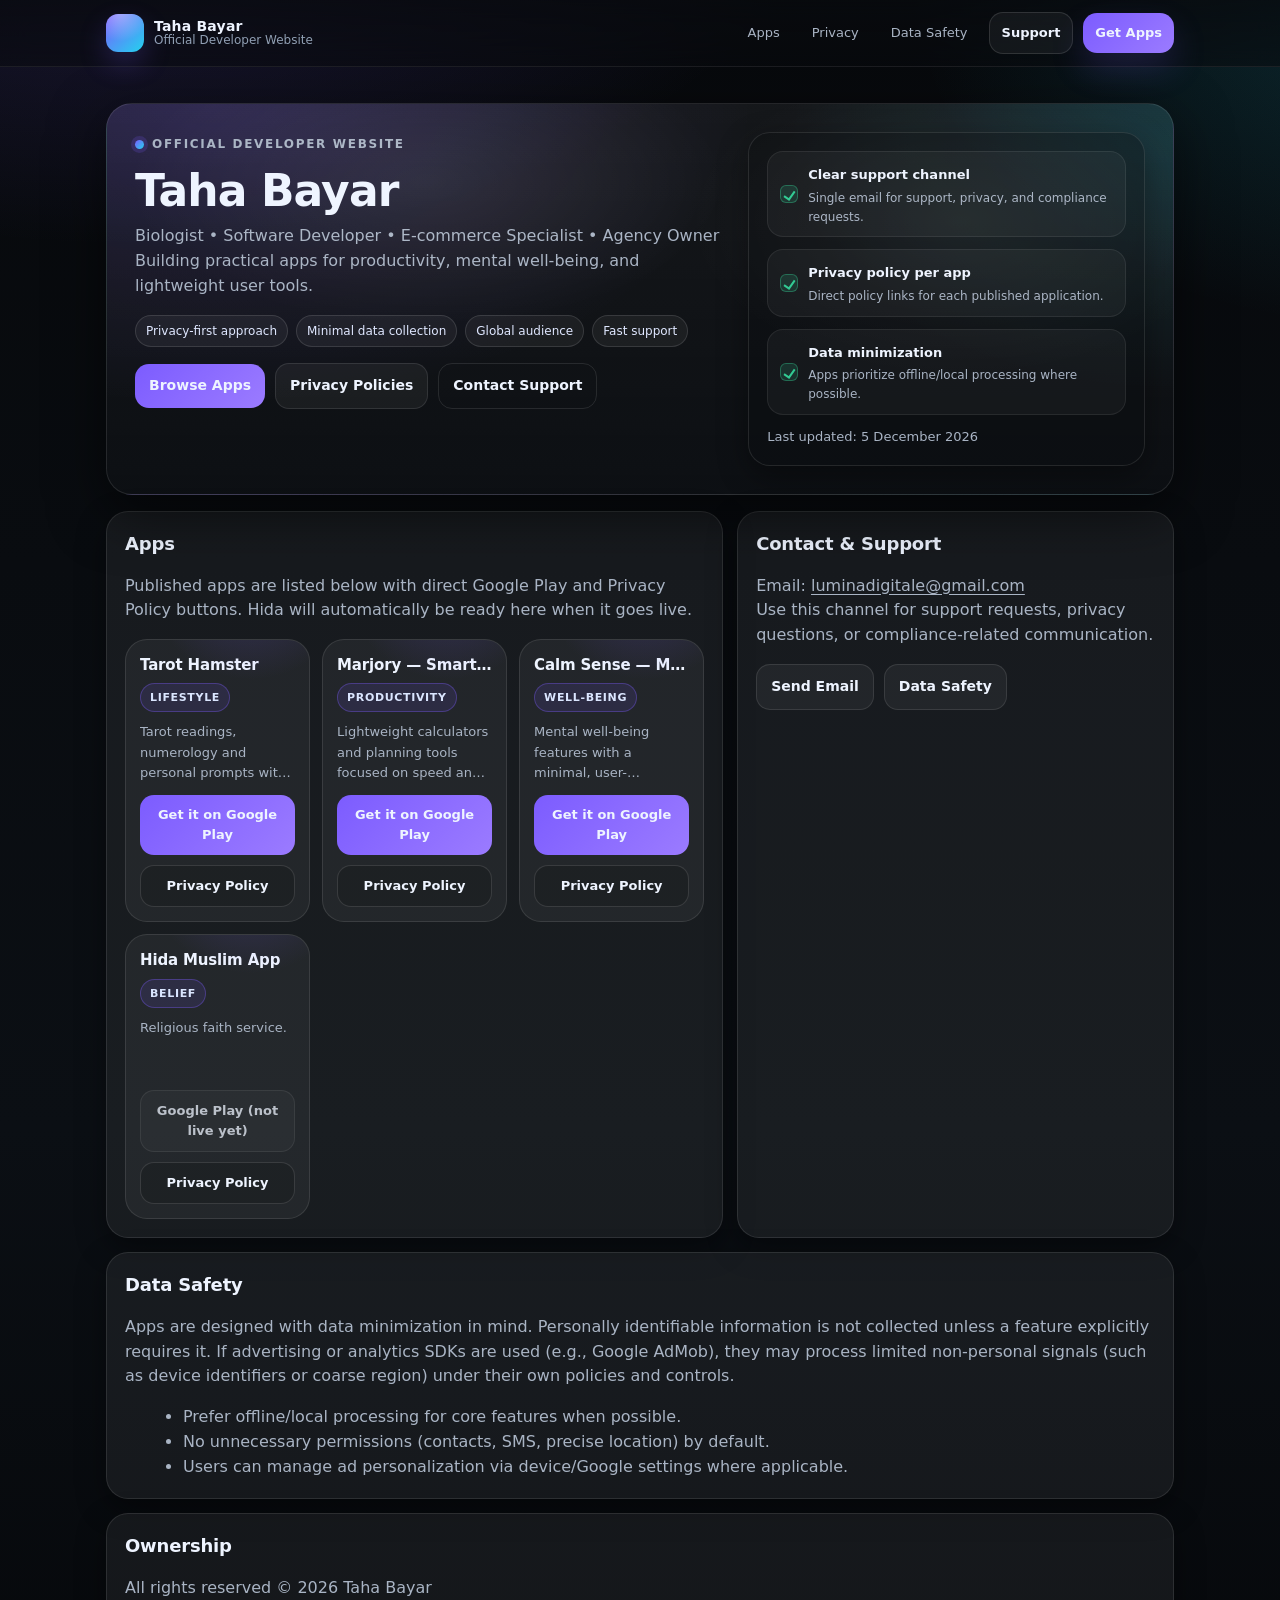
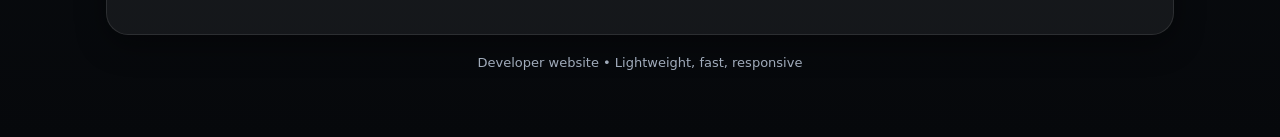
==== commit 3ee038ab: "Revise Hida Muslim App details in index.html Updated the Hida Muslim App section to reflect its curr" ====
--- a/index.html
+++ b/index.html
@@ -601,13 +601,13 @@
           </article>
 
           <!-- Hida (future-ready; will work once live) -->
-          <article class="app disabled" aria-label="Hida Muslim App (coming soon)">
+          <article class="app" aria-label="Hida Muslim App">
             <div class="app-top">
               <p class="app-name">Hida Muslim App</p>
-              <span class="badge">Coming Soon</span>
+              <span class="badge">Belief</span>
             </div>
             <p class="app-desc">
-              This app will appear as published once it is live on Google Play.
+              Religious faith service.
             </p>
             <div class="app-actions">
               <a class="link-btn primary" href="https://play.google.com/store/apps/details?id=com.hida" target="_blank" rel="noopener" aria-disabled="true">
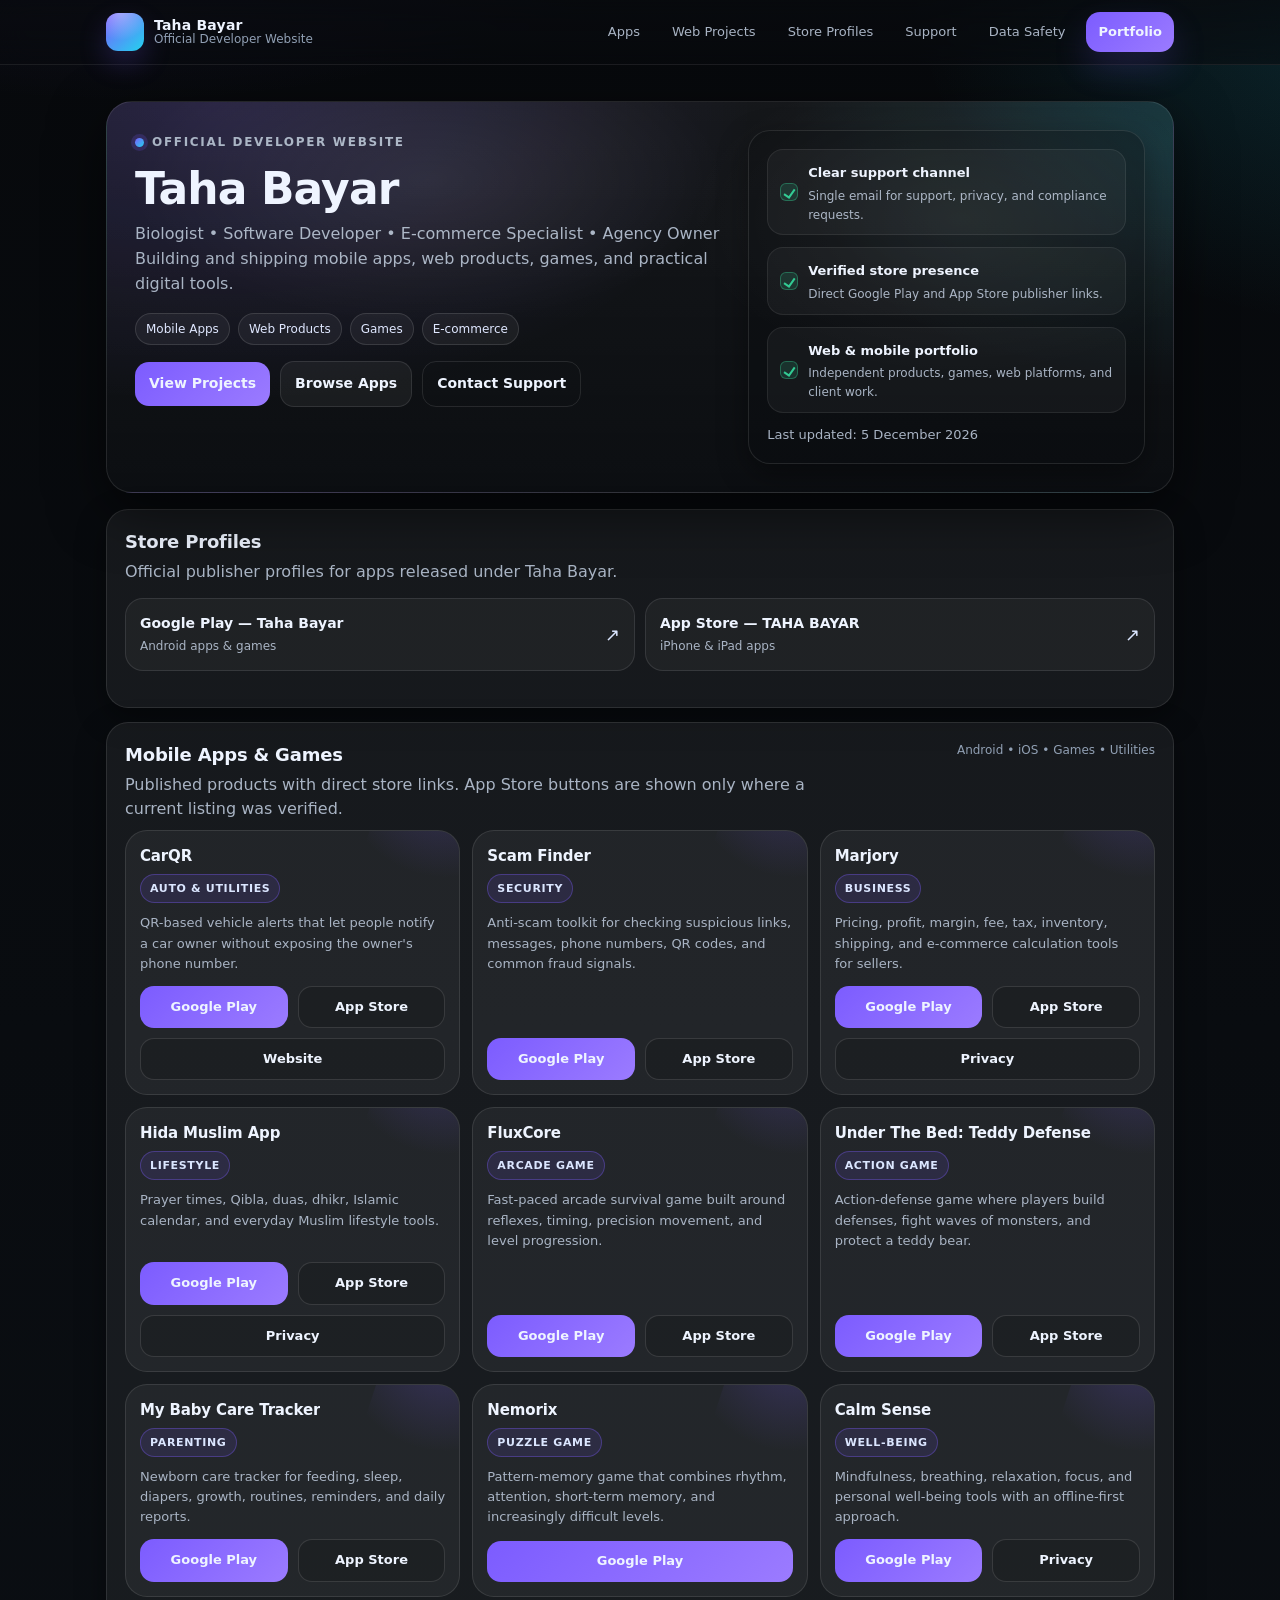
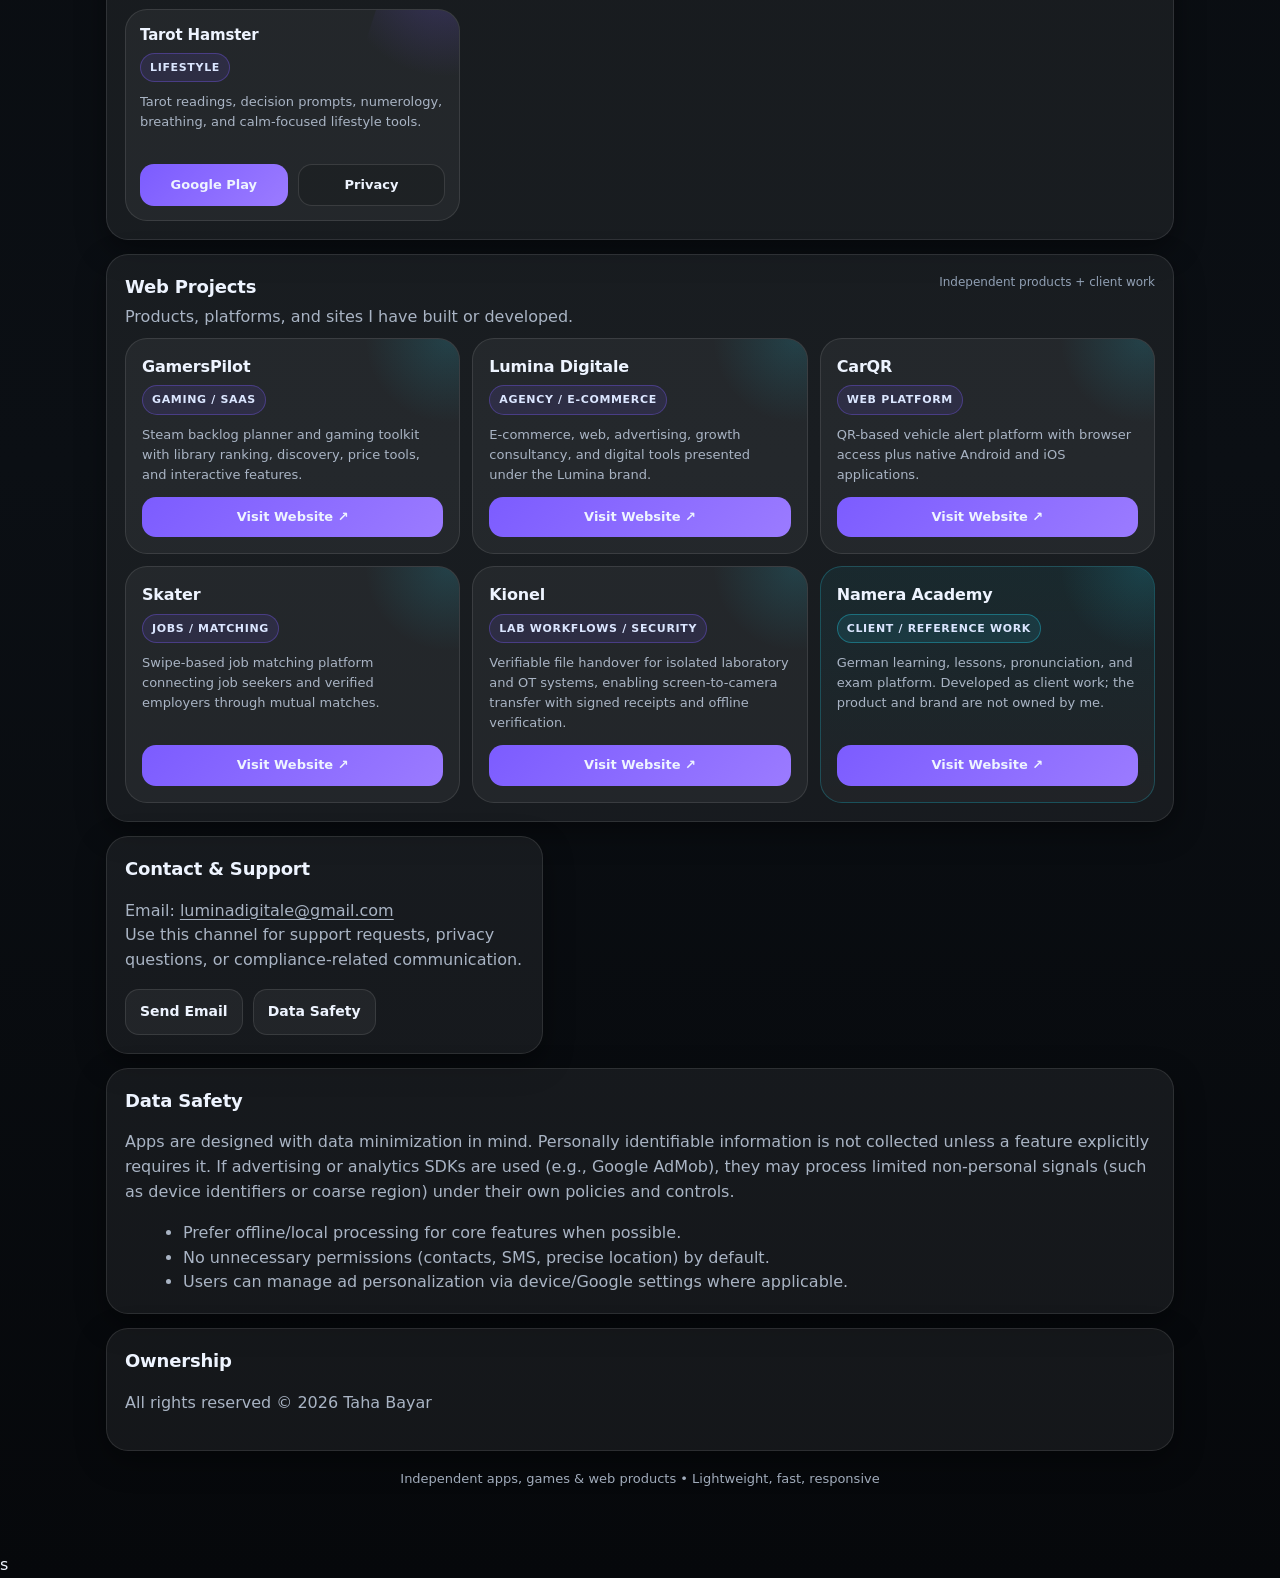
==== commit 1b2f1150: "Update index.html" ====
--- a/index.html
+++ b/index.html
@@ -421,6 +421,102 @@
       box-shadow:none;
     }
 
+
+    /* ===== Store profiles & web projects ===== */
+    .store-profiles{
+      display:grid;
+      grid-template-columns:repeat(2, minmax(0, 1fr));
+      gap:10px;
+      margin:14px 0 18px;
+    }
+    .store-profile{
+      display:flex;
+      align-items:center;
+      justify-content:space-between;
+      gap:12px;
+      padding:14px;
+      border-radius:18px;
+      border:1px solid rgba(255,255,255,.10);
+      background:rgba(255,255,255,.04);
+      transition:.18s ease;
+    }
+    .store-profile:hover{
+      transform:translateY(-1px);
+      border-color:rgba(255,255,255,.18);
+      background:rgba(255,255,255,.06);
+    }
+    .store-profile b{display:block;font-size:14px;}
+    .store-profile span{display:block;margin-top:2px;font-size:12px;color:var(--muted);}
+    .store-arrow{font-size:18px;color:#dbe6ff;flex:0 0 auto;}
+
+    .projects-grid{
+      display:grid;
+      gap:12px;
+      grid-template-columns:repeat(12, 1fr);
+      margin-top:8px;
+    }
+    .project{
+      grid-column:span 4;
+      border-radius:var(--r);
+      border:1px solid rgba(255,255,255,.10);
+      background:rgba(255,255,255,.05);
+      padding:16px;
+      display:flex;
+      flex-direction:column;
+      min-height:190px;
+      transition:.18s ease;
+      position:relative;
+      overflow:hidden;
+    }
+    .project:hover{
+      transform:translateY(-2px);
+      border-color:rgba(255,255,255,.18);
+      background:rgba(255,255,255,.07);
+    }
+    .project::before{
+      content:"";
+      position:absolute;
+      width:180px;height:180px;
+      right:-80px;top:-90px;
+      border-radius:999px;
+      background:radial-gradient(circle, rgba(34,211,238,.15), transparent 66%);
+      pointer-events:none;
+    }
+    .project h3{margin:0;font-size:16px;letter-spacing:-.01em;}
+    .project p{margin:10px 0 0;font-size:13px;color:var(--muted);}
+    .project .app-actions{margin-top:auto;}
+    .project.reference{
+      border-color:rgba(34,211,238,.24);
+      background:linear-gradient(180deg, rgba(34,211,238,.07), rgba(255,255,255,.04));
+    }
+    .badge.client{
+      border-color:rgba(34,211,238,.35);
+      background:rgba(34,211,238,.10);
+    }
+    .section-head{
+      display:flex;
+      align-items:flex-start;
+      justify-content:space-between;
+      gap:14px;
+      flex-wrap:wrap;
+      margin-bottom:6px;
+    }
+    .section-head h2{margin-bottom:4px;}
+    .section-head p{margin:0;max-width:72ch;}
+    .mini-note{font-size:12px;color:var(--muted2);}
+    .app-actions .link-btn{
+      width:auto;
+      flex:1 1 130px;
+    }
+
+    @media (max-width: 980px){
+      .project{grid-column:span 6;}
+    }
+    @media (max-width: 620px){
+      .store-profiles{grid-template-columns:1fr;}
+      .project{grid-column:span 12;}
+    }
+
     /* ===== Footer ===== */
     footer{
       margin-top:18px;
@@ -463,10 +559,11 @@
 
       <nav class="nav" aria-label="Primary navigation">
         <a href="#apps">Apps</a>
-        <a href="#privacy">Privacy</a>
+        <a href="#projects">Web Projects</a>
+        <a href="#stores">Store Profiles</a>
+        <a href="#privacy">Support</a>
         <a href="#safety">Data Safety</a>
-        <a class="cta" href="mailto:luminadigitale@gmail.com">Support</a>
-        <a class="cta primary" href="#apps">Get Apps</a>
+        <a class="cta primary" href="#projects">Portfolio</a>
       </nav>
     </div>
   </div>
@@ -482,19 +579,19 @@
           <p class="sub">
             Biologist • Software Developer • E-commerce Specialist • Agency Owner
             <br/>
-            Building practical apps for productivity, mental well-being, and lightweight user tools.
+            Building and shipping mobile apps, web products, games, and practical digital tools.
           </p>
 
           <div class="tagline" aria-label="Highlights">
-            <span class="chip">Privacy-first approach</span>
-            <span class="chip">Minimal data collection</span>
-            <span class="chip">Global audience</span>
-            <span class="chip">Fast support</span>
+            <span class="chip">Mobile Apps</span>
+            <span class="chip">Web Products</span>
+            <span class="chip">Games</span>
+            <span class="chip">E-commerce</span>
           </div>
 
           <div class="hero-actions">
-            <a class="btn primary" href="#apps" aria-label="See apps">Browse Apps</a>
-            <a class="btn" href="#privacy" aria-label="Privacy policies">Privacy Policies</a>
+            <a class="btn primary" href="#projects" aria-label="See projects">View Projects</a>
+            <a class="btn" href="#apps" aria-label="See apps">Browse Apps</a>
             <a class="btn ghost" href="mailto:luminadigitale@gmail.com" aria-label="Contact support">Contact Support</a>
           </div>
         </div>
@@ -511,16 +608,16 @@
           <div class="stat">
             <div class="check" aria-hidden="true"></div>
             <div>
-              <b>Privacy policy per app</b>
-              <p>Direct policy links for each published application.</p>
+              <b>Verified store presence</b>
+              <p>Direct Google Play and App Store publisher links.</p>
             </div>
           </div>
 
           <div class="stat">
             <div class="check" aria-hidden="true"></div>
             <div>
-              <b>Data minimization</b>
-              <p>Apps prioritize offline/local processing where possible.</p>
+              <b>Web & mobile portfolio</b>
+              <p>Independent products, games, web platforms, and client work.</p>
             </div>
           </div>
 
@@ -534,91 +631,246 @@
     <!-- Content -->
     <section class="section">
 
-      <div class="card span-7" id="apps">
-        <h2>Apps</h2>
-        <p class="muted">
-          Published apps are listed below with direct Google Play and Privacy Policy buttons.
-          Hida will automatically be ready here when it goes live.
-        </p>
+      <div class="card" id="stores">
+        <div class="section-head">
+          <div>
+            <h2>Store Profiles</h2>
+            <p class="muted">Official publisher profiles for apps released under Taha Bayar.</p>
+          </div>
+        </div>
+
+        <div class="store-profiles">
+          <a class="store-profile" href="https://play.google.com/store/apps/dev?id=5415958922939036186" target="_blank" rel="noopener">
+            <div>
+              <b>Google Play — Taha Bayar</b>
+              <span>Android apps & games</span>
+            </div>
+            <div class="store-arrow" aria-hidden="true">↗</div>
+          </a>
+
+          <a class="store-profile" href="https://apps.apple.com/tr/developer/taha-bayar/id6786097251" target="_blank" rel="noopener">
+            <div>
+              <b>App Store — TAHA BAYAR</b>
+              <span>iPhone & iPad apps</span>
+            </div>
+            <div class="store-arrow" aria-hidden="true">↗</div>
+          </a>
+        </div>
+      </div>
+
+      <div class="card" id="apps">
+        <div class="section-head">
+          <div>
+            <h2>Mobile Apps & Games</h2>
+            <p class="muted">
+              Published products with direct store links. App Store buttons are shown only where a current listing was verified.
+            </p>
+          </div>
+          <div class="mini-note">Android • iOS • Games • Utilities</div>
+        </div>
 
         <div class="apps-grid">
 
-          <!-- Tarot Hamster -->
+          <article class="app" aria-label="CarQR app">
+            <div class="app-top">
+              <p class="app-name">CarQR</p>
+              <span class="badge">Auto & Utilities</span>
+            </div>
+            <p class="app-desc">QR-based vehicle alerts that let people notify a car owner without exposing the owner's phone number.</p>
+            <div class="app-actions">
+              <a class="link-btn primary" href="https://play.google.com/store/apps/details?id=com.carqr.app" target="_blank" rel="noopener">Google Play</a>
+              <a class="link-btn" href="https://apps.apple.com/tr/app/carqr-app/id6786097249" target="_blank" rel="noopener">App Store</a>
+              <a class="link-btn" href="https://carqrapp.com/" target="_blank" rel="noopener">Website</a>
+            </div>
+          </article>
+
+          <article class="app" aria-label="Scam Finder app">
+            <div class="app-top">
+              <p class="app-name">Scam Finder</p>
+              <span class="badge">Security</span>
+            </div>
+            <p class="app-desc">Anti-scam toolkit for checking suspicious links, messages, phone numbers, QR codes, and common fraud signals.</p>
+            <div class="app-actions">
+              <a class="link-btn primary" href="https://play.google.com/store/apps/details?id=com.scamfinder" target="_blank" rel="noopener">Google Play</a>
+              <a class="link-btn" href="https://apps.apple.com/tr/app/scam-finder/id6806439428" target="_blank" rel="noopener">App Store</a>
+            </div>
+          </article>
+
+          <article class="app" aria-label="Marjory app">
+            <div class="app-top">
+              <p class="app-name">Marjory</p>
+              <span class="badge">Business</span>
+            </div>
+            <p class="app-desc">Pricing, profit, margin, fee, tax, inventory, shipping, and e-commerce calculation tools for sellers.</p>
+            <div class="app-actions">
+              <a class="link-btn primary" href="https://play.google.com/store/apps/details?id=com.marjory.app" target="_blank" rel="noopener">Google Play</a>
+              <a class="link-btn" href="https://apps.apple.com/tr/app/marjory/id6796778197" target="_blank" rel="noopener">App Store</a>
+              <a class="link-btn" href="https://sites.google.com/view/marjoryapp/ana-sayfa" target="_blank" rel="noopener">Privacy</a>
+            </div>
+          </article>
+
+          <article class="app" aria-label="Hida Muslim app">
+            <div class="app-top">
+              <p class="app-name">Hida Muslim App</p>
+              <span class="badge">Lifestyle</span>
+            </div>
+            <p class="app-desc">Prayer times, Qibla, duas, dhikr, Islamic calendar, and everyday Muslim lifestyle tools.</p>
+            <div class="app-actions">
+              <a class="link-btn primary" href="https://play.google.com/store/apps/details?id=com.hida" target="_blank" rel="noopener">Google Play</a>
+              <a class="link-btn" href="https://apps.apple.com/tr/app/hida-muslim-app/id6787553560" target="_blank" rel="noopener">App Store</a>
+              <a class="link-btn" href="https://sites.google.com/view/hidapp/ana-sayfa" target="_blank" rel="noopener">Privacy</a>
+            </div>
+          </article>
+
+          <article class="app" aria-label="FluxCore game">
+            <div class="app-top">
+              <p class="app-name">FluxCore</p>
+              <span class="badge">Arcade Game</span>
+            </div>
+            <p class="app-desc">Fast-paced arcade survival game built around reflexes, timing, precision movement, and level progression.</p>
+            <div class="app-actions">
+              <a class="link-btn primary" href="https://play.google.com/store/apps/details?id=com.orbitflux" target="_blank" rel="noopener">Google Play</a>
+              <a class="link-btn" href="https://apps.apple.com/tr/app/fluxcore/id6787444573" target="_blank" rel="noopener">App Store</a>
+            </div>
+          </article>
+
+          <article class="app" aria-label="Under The Bed Teddy Defense game">
+            <div class="app-top">
+              <p class="app-name">Under The Bed: Teddy Defense</p>
+              <span class="badge">Action Game</span>
+            </div>
+            <p class="app-desc">Action-defense game where players build defenses, fight waves of monsters, and protect a teddy bear.</p>
+            <div class="app-actions">
+              <a class="link-btn primary" href="https://play.google.com/store/apps/details?id=com.underthebed.game" target="_blank" rel="noopener">Google Play</a>
+              <a class="link-btn" href="https://apps.apple.com/tr/app/under-the-bed-teddy-defense/id6787531629" target="_blank" rel="noopener">App Store</a>
+            </div>
+          </article>
+
+          <article class="app" aria-label="My Baby Care Tracker app">
+            <div class="app-top">
+              <p class="app-name">My Baby Care Tracker</p>
+              <span class="badge">Parenting</span>
+            </div>
+            <p class="app-desc">Newborn care tracker for feeding, sleep, diapers, growth, routines, reminders, and daily reports.</p>
+            <div class="app-actions">
+              <a class="link-btn primary" href="https://play.google.com/store/apps/details?id=com.luminadigitale.mybaby" target="_blank" rel="noopener">Google Play</a>
+              <a class="link-btn" href="https://apps.apple.com/tr/app/my-baby-care-tracker/id6787539325" target="_blank" rel="noopener">App Store</a>
+            </div>
+          </article>
+
+          <article class="app" aria-label="Nemorix game">
+            <div class="app-top">
+              <p class="app-name">Nemorix</p>
+              <span class="badge">Puzzle Game</span>
+            </div>
+            <p class="app-desc">Pattern-memory game that combines rhythm, attention, short-term memory, and increasingly difficult levels.</p>
+            <div class="app-actions">
+              <a class="link-btn primary" href="https://play.google.com/store/apps/details?id=com.nemorix.game" target="_blank" rel="noopener">Google Play</a>
+            </div>
+          </article>
+
+          <article class="app" aria-label="Calm Sense app">
+            <div class="app-top">
+              <p class="app-name">Calm Sense</p>
+              <span class="badge">Well-Being</span>
+            </div>
+            <p class="app-desc">Mindfulness, breathing, relaxation, focus, and personal well-being tools with an offline-first approach.</p>
+            <div class="app-actions">
+              <a class="link-btn primary" href="https://play.google.com/store/apps/details?id=app.calmsense.studio" target="_blank" rel="noopener">Google Play</a>
+              <a class="link-btn" href="https://sites.google.com/view/calmsense/ana-sayfa" target="_blank" rel="noopener">Privacy</a>
+            </div>
+          </article>
+
           <article class="app" aria-label="Tarot Hamster app">
             <div class="app-top">
               <p class="app-name">Tarot Hamster</p>
               <span class="badge">Lifestyle</span>
             </div>
-            <p class="app-desc">
-              Tarot readings, numerology and personal prompts with a privacy-first design.
-            </p>
-            <div class="app-actions">
-              <a class="link-btn primary" href="https://play.google.com/store/apps/details?id=com.fluxquantic.tarothamster" target="_blank" rel="noopener">
-                Get it on Google Play
-              </a>
-              <a class="link-btn" href="https://sites.google.com/view/tarothamster/ana-sayfa" target="_blank" rel="noopener">
-                Privacy Policy
-              </a>
-            </div>
-          </article>
-
-          <!-- Marjory -->
-          <article class="app" aria-label="Marjory app">
-            <div class="app-top">
-              <p class="app-name">Marjory — Smart Productivity Companion</p>
-              <span class="badge">Productivity</span>
-            </div>
-            <p class="app-desc">
-              Lightweight calculators and planning tools focused on speed and simplicity.
-            </p>
-            <div class="app-actions">
-              <a class="link-btn primary" href="https://play.google.com/store/apps/details?id=com.marjory.app" target="_blank" rel="noopener">
-                Get it on Google Play
-              </a>
-              <a class="link-btn" href="https://sites.google.com/view/marjoryapp/ana-sayfa" target="_blank" rel="noopener">
-                Privacy Policy
-              </a>
-            </div>
-          </article>
-
-          <!-- Calm Sense -->
-          <article class="app" aria-label="Calm Sense app">
-            <div class="app-top">
-              <p class="app-name">Calm Sense — Mental Well-Being App</p>
-              <span class="badge">Well-Being</span>
-            </div>
-            <p class="app-desc">
-              Mental well-being features with a minimal, user-controlled data approach.
-            </p>
-            <div class="app-actions">
-              <a class="link-btn primary" href="https://play.google.com/store/apps/details?id=app.calmsense.studio" target="_blank" rel="noopener">
-                Get it on Google Play
-              </a>
-              <a class="link-btn" href="https://sites.google.com/view/calmsense/ana-sayfa" target="_blank" rel="noopener">
-                Privacy Policy
-              </a>
-            </div>
-          </article>
-
-          <!-- Hida (future-ready; will work once live) -->
-          <article class="app" aria-label="Hida Muslim App">
-            <div class="app-top">
-              <p class="app-name">Hida Muslim App</p>
-              <span class="badge">Belief</span>
-            </div>
-            <p class="app-desc">
-              Religious faith service.
-            </p>
-            <div class="app-actions">
-              <a class="link-btn primary" href="https://play.google.com/store/apps/details?id=com.hida" target="_blank" rel="noopener" aria-disabled="true">
-                Google Play (not live yet)
-              </a>
-              <a class="link-btn" href="https://sites.google.com/view/hidapp/ana-sayfa" target="_blank" rel="noopener">
-                Privacy Policy
-              </a>
-            </div>
-          </article>
-
+            <p class="app-desc">Tarot readings, decision prompts, numerology, breathing, and calm-focused lifestyle tools.</p>
+            <div class="app-actions">
+              <a class="link-btn primary" href="https://play.google.com/store/apps/details?id=com.fluxquantic.tarothamster" target="_blank" rel="noopener">Google Play</a>
+              <a class="link-btn" href="https://sites.google.com/view/tarothamster/ana-sayfa" target="_blank" rel="noopener">Privacy</a>
+            </div>
+          </article>
+
+        </div>
+      </div>
+
+      <div class="card" id="projects">
+        <div class="section-head">
+          <div>
+            <h2>Web Projects</h2>
+            <p class="muted">Products, platforms, and sites I have built or developed.</p>
+          </div>
+          <div class="mini-note">Independent products + client work</div>
+        </div>
+
+        <div class="projects-grid">
+          <article class="project">
+            <div class="app-top">
+              <h3>GamersPilot</h3>
+              <span class="badge">Gaming / SaaS</span>
+            </div>
+            <p>Steam backlog planner and gaming toolkit with library ranking, discovery, price tools, and interactive features.</p>
+            <div class="app-actions">
+              <a class="link-btn primary" href="https://gamerspilot.com/" target="_blank" rel="noopener">Visit Website ↗</a>
+            </div>
+          </article>
+
+          <article class="project">
+            <div class="app-top">
+              <h3>Lumina Digitale</h3>
+              <span class="badge">Agency / E-commerce</span>
+            </div>
+            <p>E-commerce, web, advertising, growth consultancy, and digital tools presented under the Lumina brand.</p>
+            <div class="app-actions">
+              <a class="link-btn primary" href="https://luminadigitale.com/" target="_blank" rel="noopener">Visit Website ↗</a>
+            </div>
+          </article>
+
+          <article class="project">
+            <div class="app-top">
+              <h3>CarQR</h3>
+              <span class="badge">Web Platform</span>
+            </div>
+            <p>QR-based vehicle alert platform with browser access plus native Android and iOS applications.</p>
+            <div class="app-actions">
+              <a class="link-btn primary" href="https://carqrapp.com/" target="_blank" rel="noopener">Visit Website ↗</a>
+            </div>
+          </article>
+
+          <article class="project">
+            <div class="app-top">
+              <h3>Skater</h3>
+              <span class="badge">Jobs / Matching</span>
+            </div>
+            <p>Swipe-based job matching platform connecting job seekers and verified employers through mutual matches.</p>
+            <div class="app-actions">
+              <a class="link-btn primary" href="https://skaterjob.com/" target="_blank" rel="noopener">Visit Website ↗</a>
+            </div>
+          </article>
+
+          <article class="project">
+            <div class="app-top">
+              <h3>Kionel</h3>
+              <span class="badge">Lab Workflows / Security</span>
+            </div>
+            <p>Verifiable file handover for isolated laboratory and OT systems, enabling screen-to-camera transfer with signed receipts and offline verification.</p>
+            <div class="app-actions">
+              <a class="link-btn primary" href="https://kionel.com/" target="_blank" rel="noopener">Visit Website ↗</a>
+            </div>
+          </article>
+
+          <article class="project reference">
+            <div class="app-top">
+              <h3>Namera Academy</h3>
+              <span class="badge client">Client / Reference Work</span>
+            </div>
+            <p>German learning, lessons, pronunciation, and exam platform. Developed as client work; the product and brand are not owned by me.</p>
+            <div class="app-actions">
+              <a class="link-btn primary" href="https://academy.nam-era.com/" target="_blank" rel="noopener">Visit Website ↗</a>
+            </div>
+          </article>
         </div>
       </div>
 
@@ -657,7 +909,7 @@
     </section>
 
     <footer>
-      <div>Developer website • Lightweight, fast, responsive</div>
+      <div>Independent apps, games & web products • Lightweight, fast, responsive</div>
     </footer>
 
   </div>
@@ -669,4 +921,4 @@
     document.getElementById("year").textContent = d.getFullYear();
   </script>
 </body>
-</html>
+</html>s
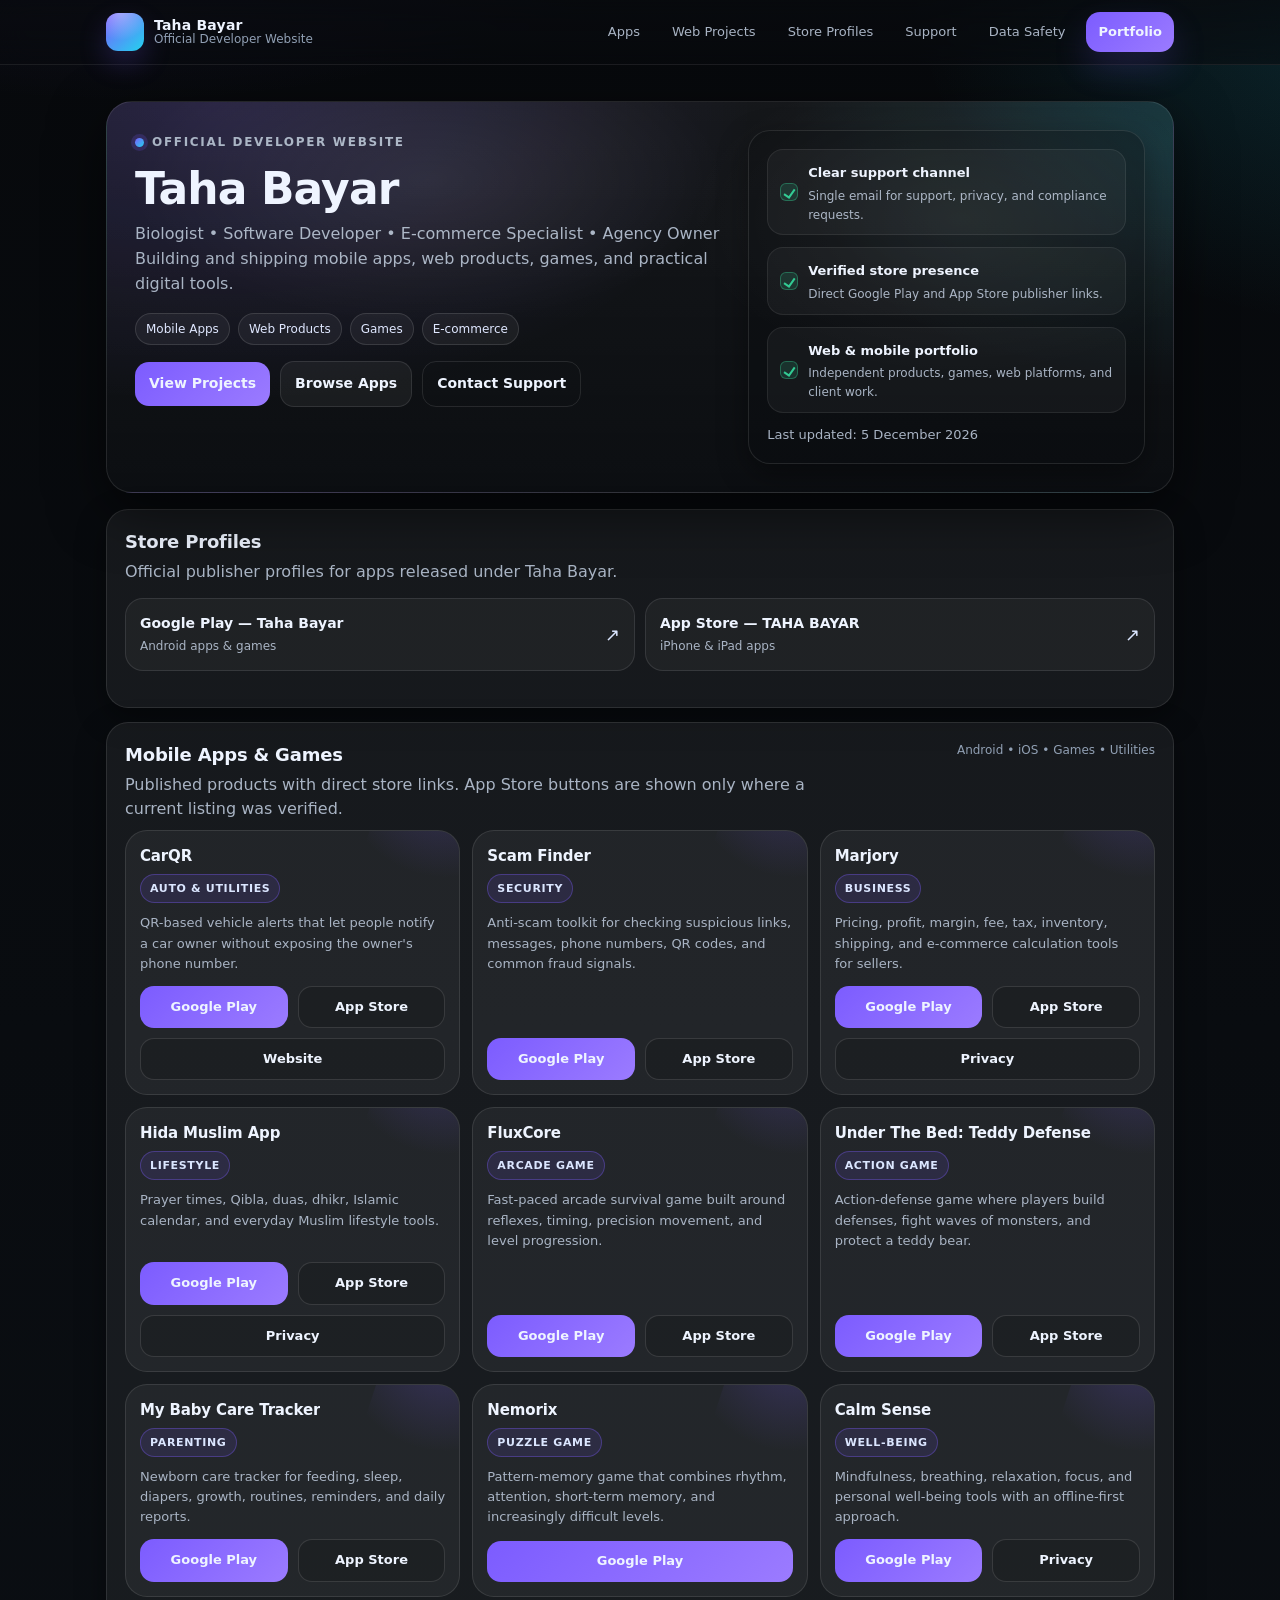
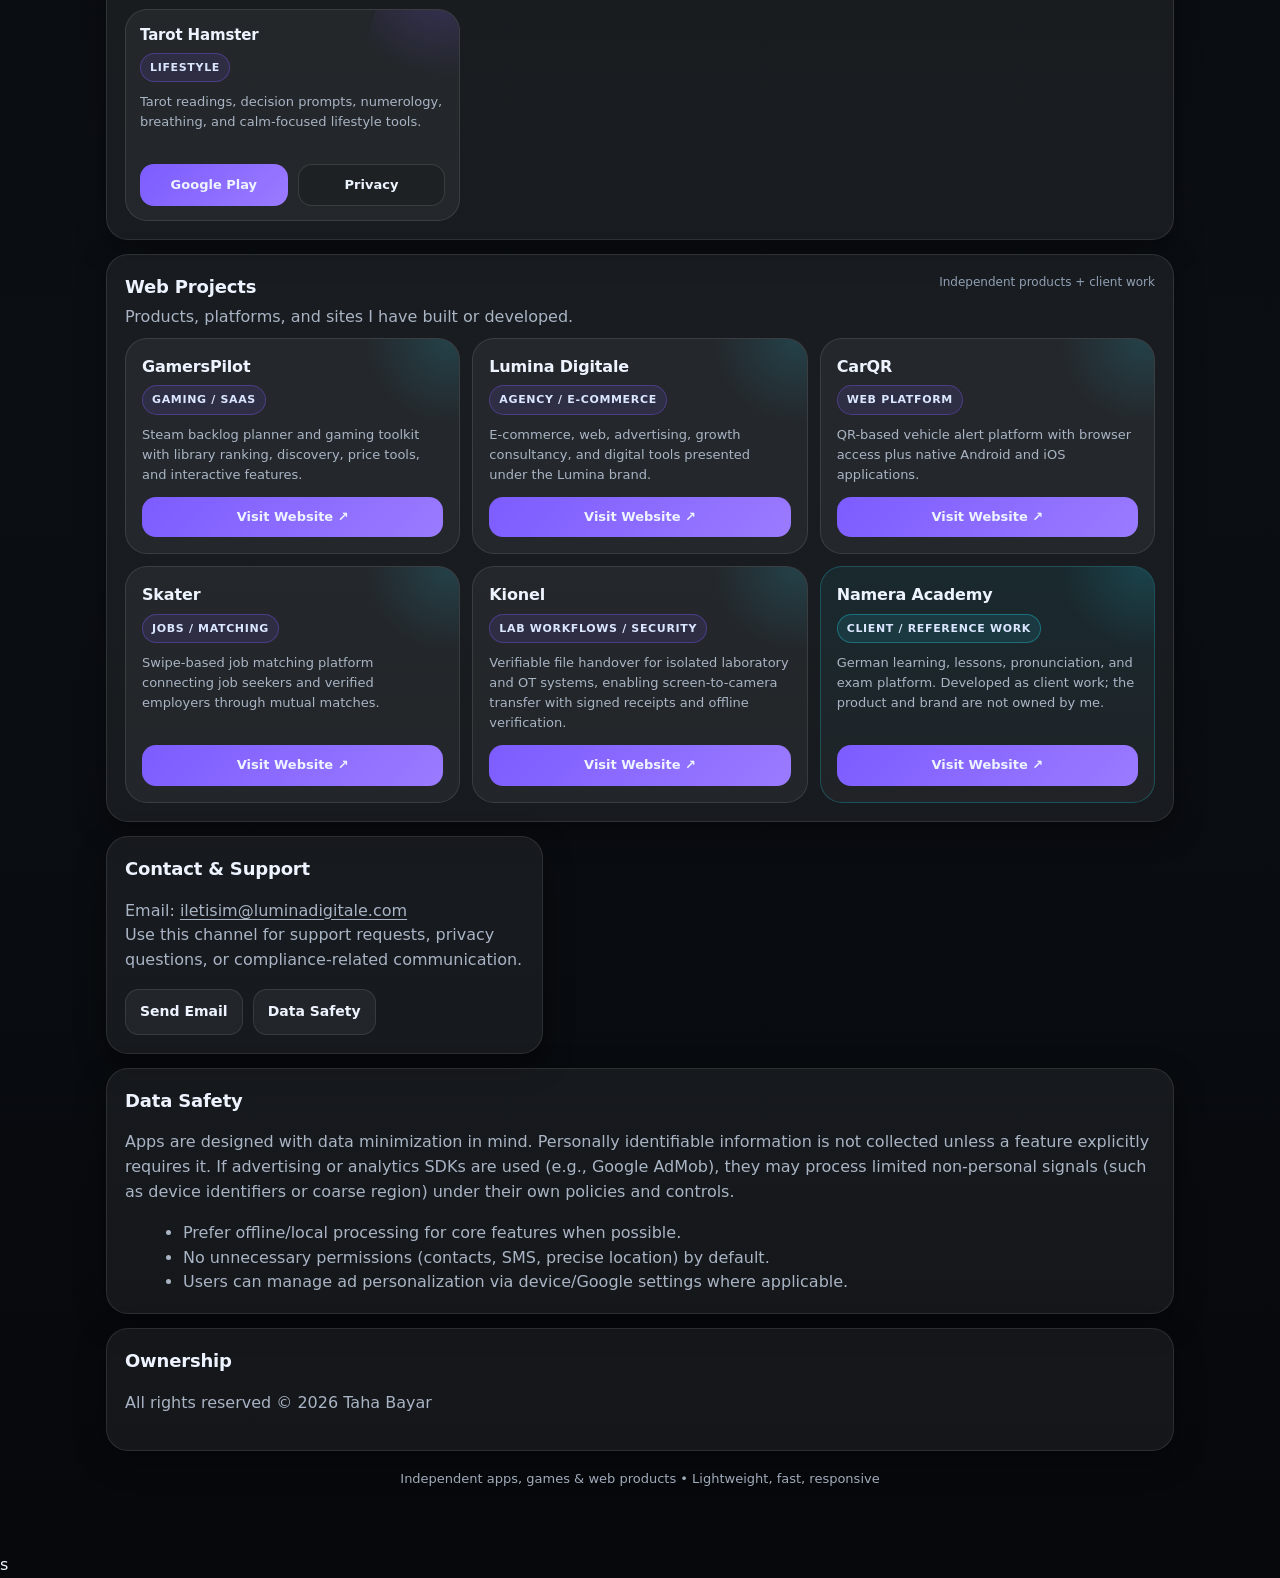
==== commit 89e8f943: "Use professional contact email on portfolio" ====
--- a/index.html
+++ b/index.html
@@ -592,7 +592,7 @@
           <div class="hero-actions">
             <a class="btn primary" href="#projects" aria-label="See projects">View Projects</a>
             <a class="btn" href="#apps" aria-label="See apps">Browse Apps</a>
-            <a class="btn ghost" href="mailto:luminadigitale@gmail.com" aria-label="Contact support">Contact Support</a>
+            <a class="btn ghost" href="mailto:iletisim@luminadigitale.com" aria-label="Contact support">Contact Support</a>
           </div>
         </div>
 
@@ -877,12 +877,12 @@
       <div class="card span-5" id="privacy">
         <h2>Contact & Support</h2>
         <p class="muted">
-          Email: <a href="mailto:luminadigitale@gmail.com" style="text-decoration:underline; text-underline-offset:3px;">luminadigitale@gmail.com</a><br/>
+          Email: <a href="mailto:iletisim@luminadigitale.com" style="text-decoration:underline; text-underline-offset:3px;">iletisim@luminadigitale.com</a><br/>
           Use this channel for support requests, privacy questions, or compliance-related communication.
         </p>
 
         <div style="margin-top:12px; display:flex; flex-wrap:wrap; gap:10px;">
-          <a class="btn" href="mailto:luminadigitale@gmail.com">Send Email</a>
+          <a class="btn" href="mailto:iletisim@luminadigitale.com">Send Email</a>
           <a class="btn" href="#safety">Data Safety</a>
         </div>
       </div>
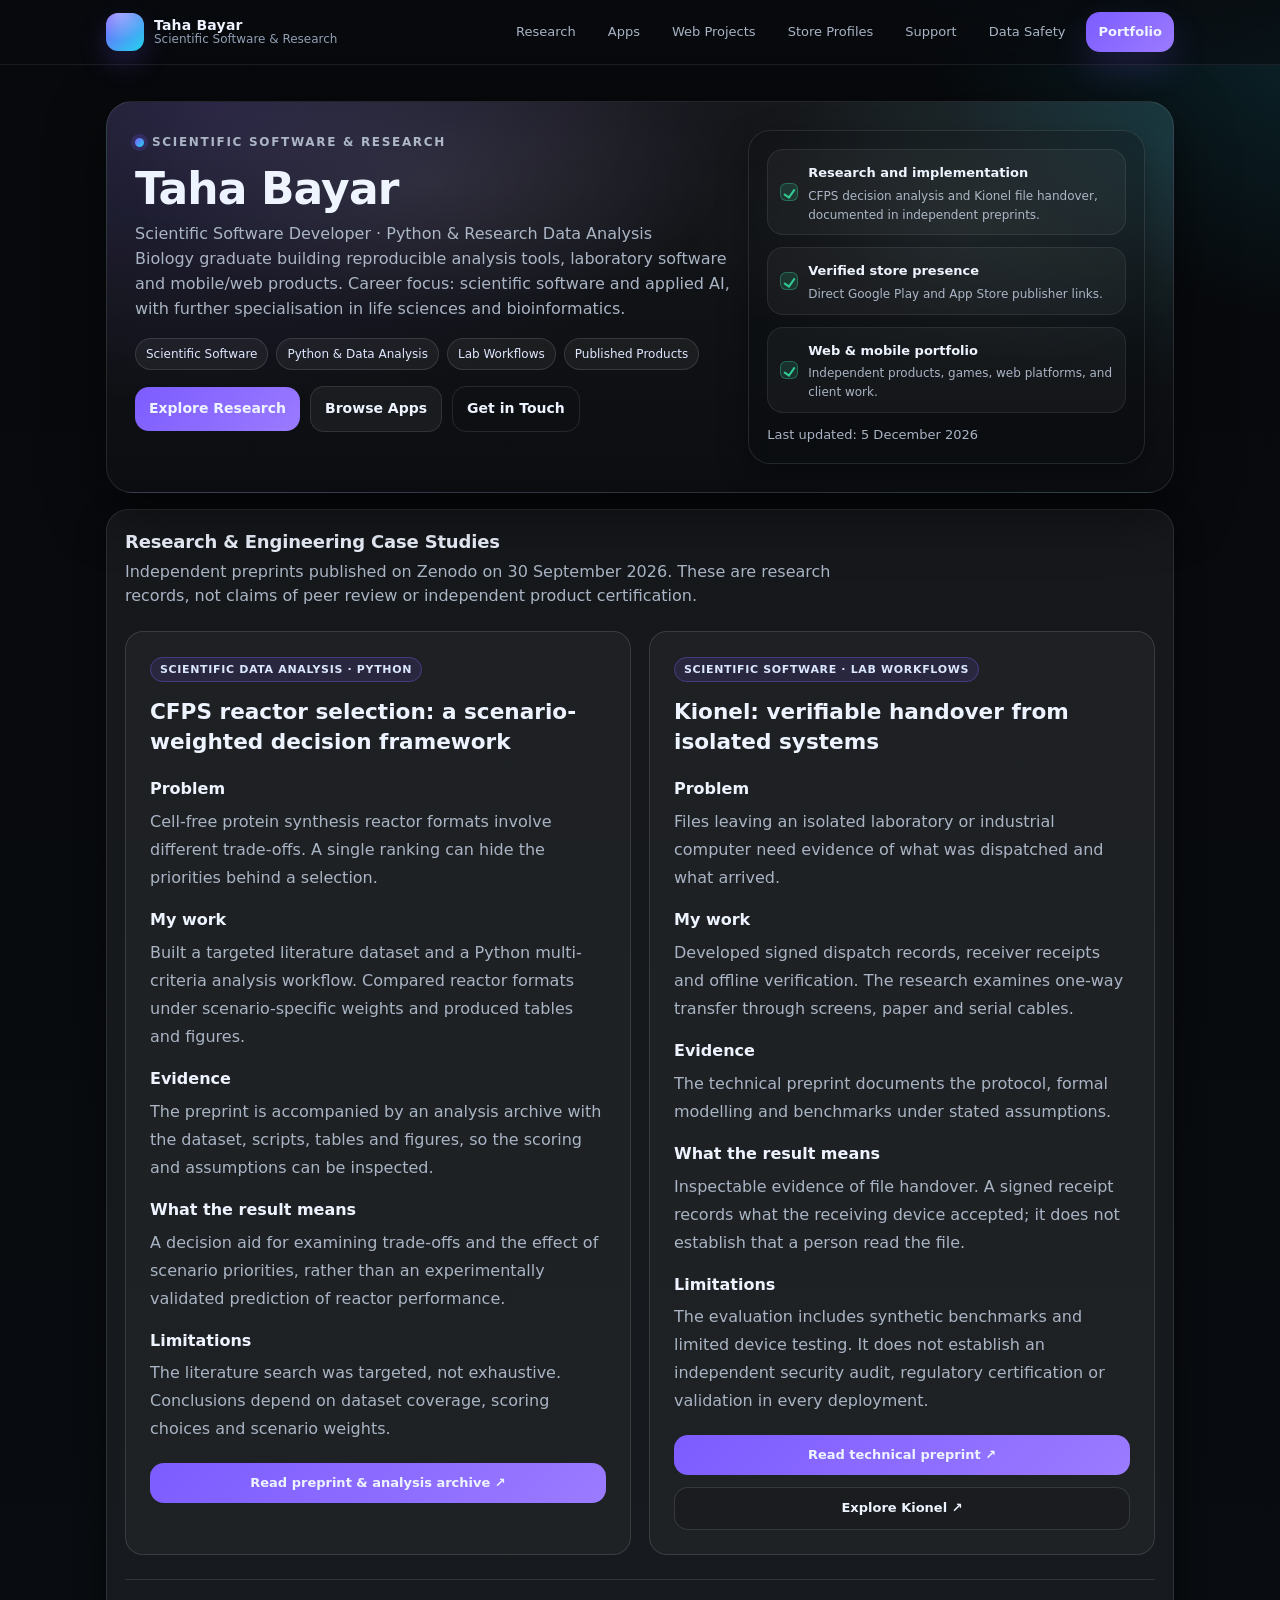
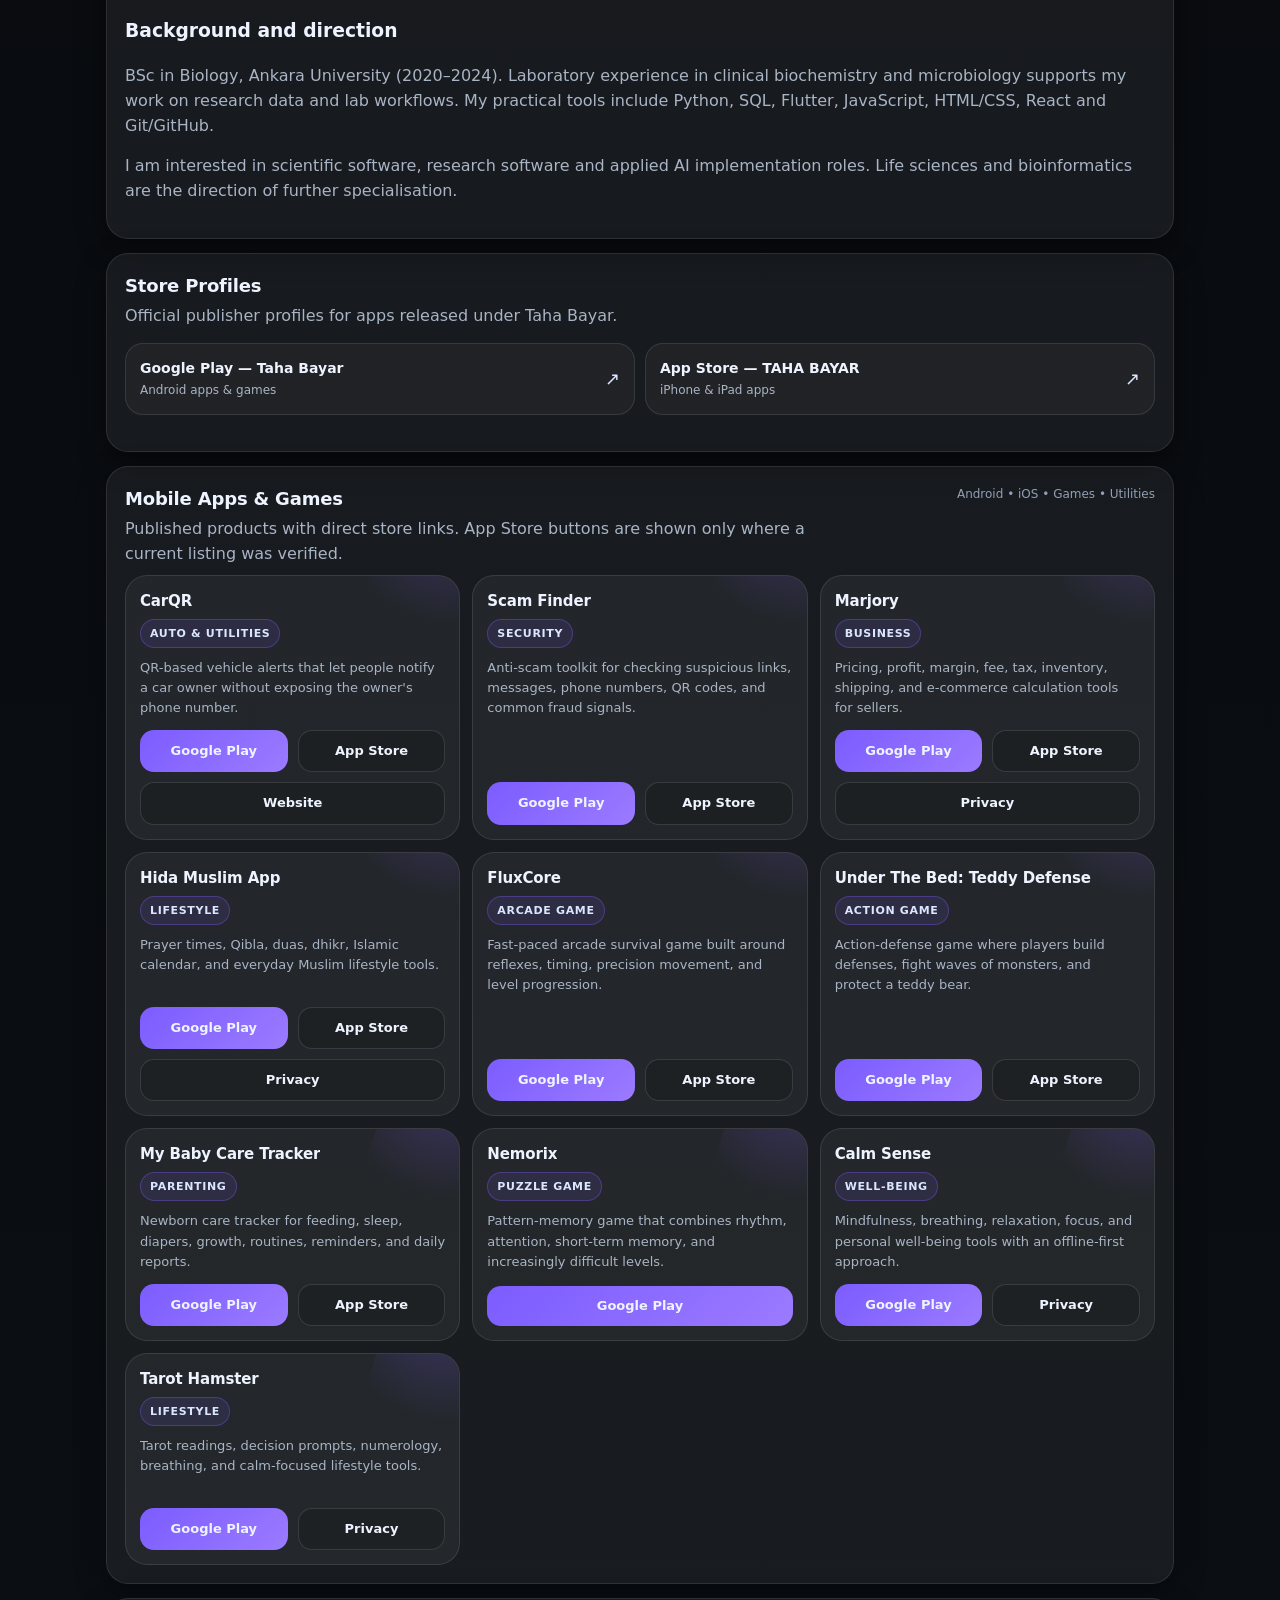
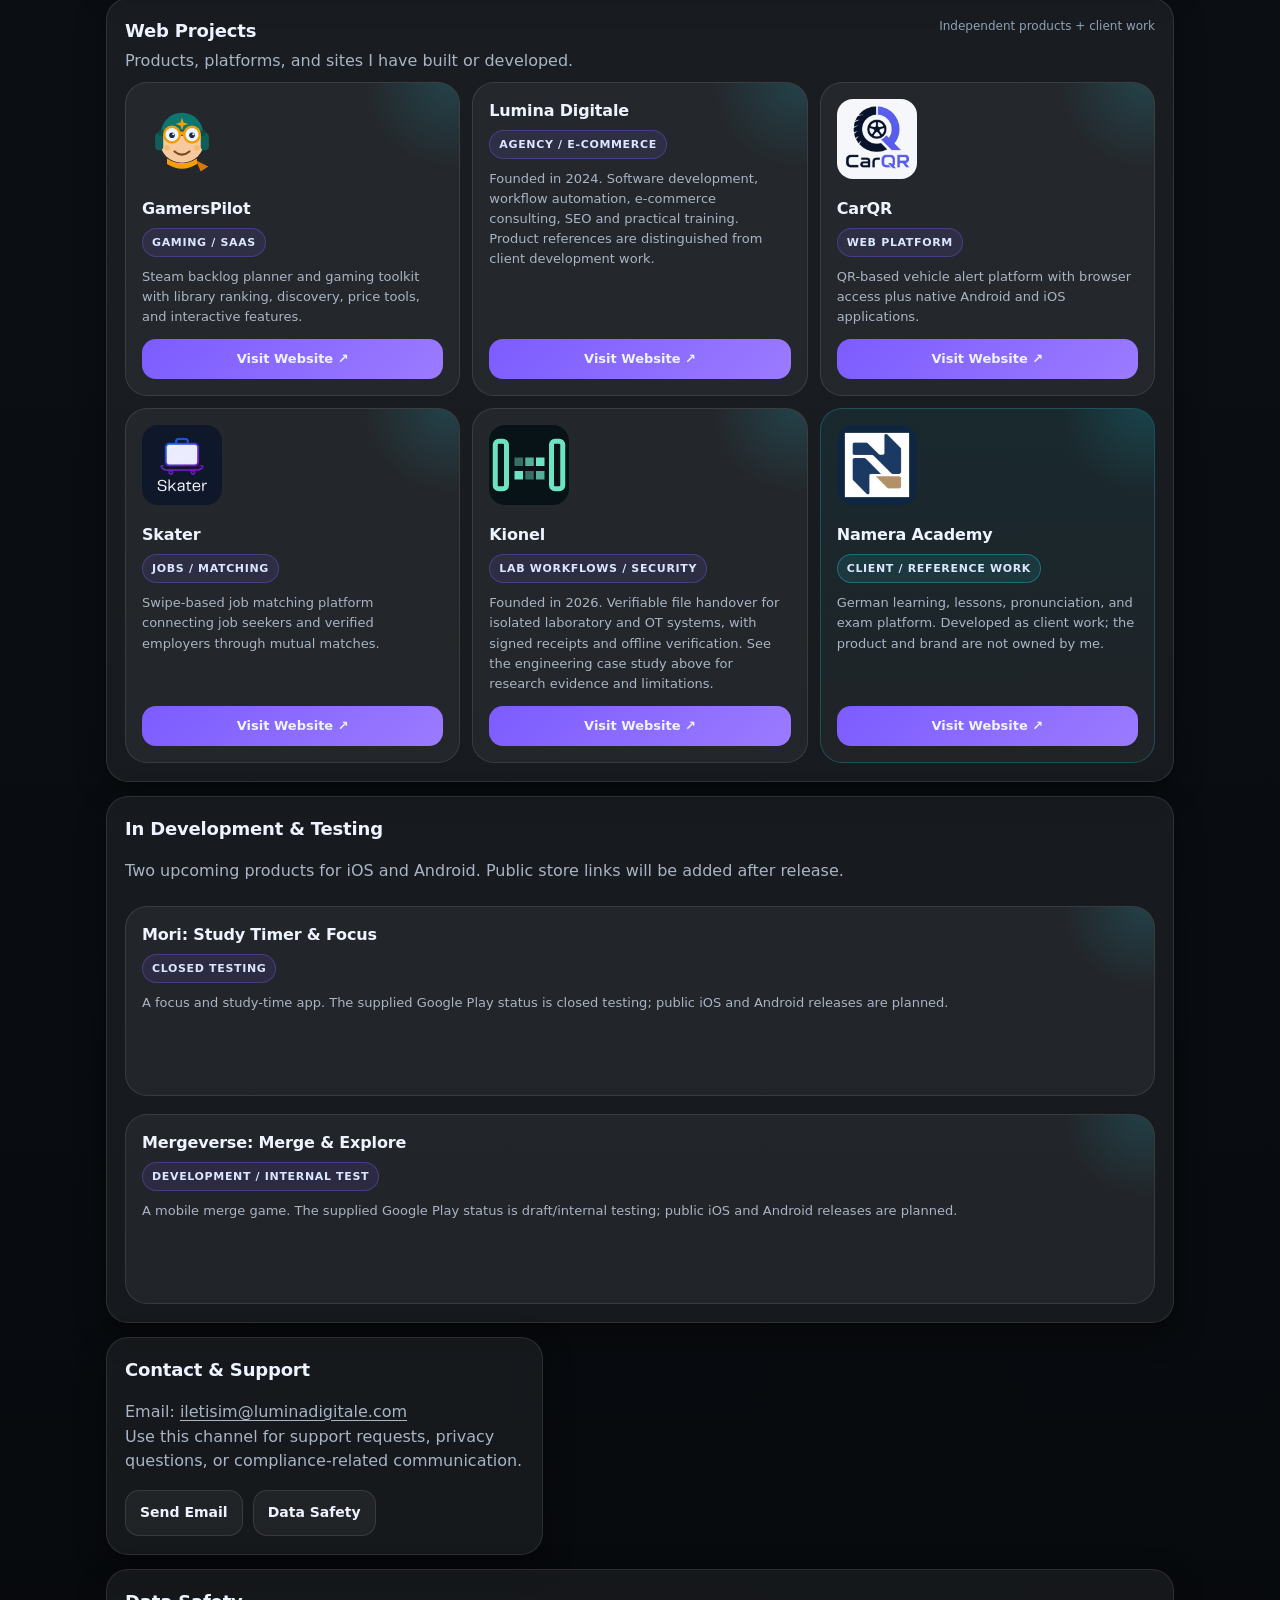
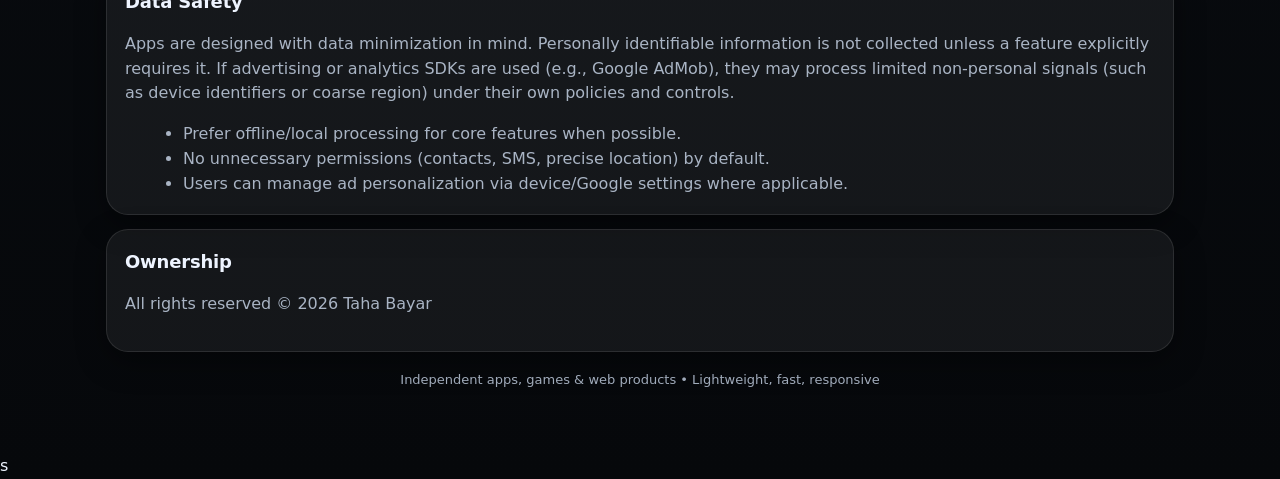
==== commit bc20c8d7: "Align portfolio with scientific software career and research evidence" ====
--- a/index.html
+++ b/index.html
@@ -4,8 +4,8 @@
   <meta charset="UTF-8" />
   <meta name="viewport" content="width=device-width, initial-scale=1"/>
   <meta name="color-scheme" content="dark"/>
-  <title>Taha Bayar — Official Developer Website</title>
-  <meta name="description" content="Official developer website for Taha Bayar apps. Download links, privacy policies, support, and data safety."/>
+  <title>Taha Bayar — Scientific Software Developer &amp; Research Data Analysis</title>
+  <meta name="description" content="Taha Bayar: scientific software developer and biology graduate. Python research analysis, Kionel, CFPS research, published mobile apps and web products."/>
 
   <style>
     :root{
@@ -543,6 +543,30 @@
       *{ scroll-behavior:auto !important; transition:none !important; }
     }
   </style>
+
+  <link rel="canonical" href="https://apeiron01.github.io/" />
+  <meta property="og:title" content="Taha Bayar — Scientific Software &amp; Research Data Analysis" />
+  <meta property="og:description" content="Biology background, reproducible Python analysis and shipped software. Explore Kionel, CFPS research and mobile products." />
+  <meta property="og:url" content="https://apeiron01.github.io/" />
+  <meta property="og:type" content="website" />
+  <link rel="stylesheet" href="career.css" />
+<script type="application/ld+json">{
+  "@context": "https://schema.org",
+  "@type": "Person",
+  "name": "Taha Bayar",
+  "url": "https://apeiron01.github.io/",
+  "jobTitle": "Scientific Software Developer",
+  "sameAs": [
+    "https://github.com/Apeiron01",
+    "https://www.linkedin.com/in/tahabyr/"
+  ],
+  "knowsAbout": [
+    "Python",
+    "Research data analysis",
+    "Biology",
+    "Software development"
+  ]
+}</script>
 </head>
 
 <body>
@@ -553,12 +577,12 @@
         <div class="logo" aria-hidden="true"></div>
         <div class="brand-title">
           <b>Taha Bayar</b>
-          <span>Official Developer Website</span>
+          <span>Scientific Software &amp; Research</span>
         </div>
       </a>
 
       <nav class="nav" aria-label="Primary navigation">
-        <a href="#apps">Apps</a>
+        <a href="#research">Research</a><a href="#apps">Apps</a>
         <a href="#projects">Web Projects</a>
         <a href="#stores">Store Profiles</a>
         <a href="#privacy">Support</a>
@@ -574,25 +598,16 @@
     <section class="hero" aria-label="Hero">
       <div class="hero-inner">
         <div>
-          <div class="kicker"><span class="dot"></span> Official Developer Website</div>
+          <div class="kicker"><span class="dot"></span> Scientific Software &amp; Research</div>
           <h1>Taha Bayar</h1>
-          <p class="sub">
-            Biologist • Software Developer • E-commerce Specialist • Agency Owner
-            <br/>
-            Building and shipping mobile apps, web products, games, and practical digital tools.
-          </p>
-
-          <div class="tagline" aria-label="Highlights">
-            <span class="chip">Mobile Apps</span>
-            <span class="chip">Web Products</span>
-            <span class="chip">Games</span>
-            <span class="chip">E-commerce</span>
-          </div>
+          <p class="sub">Scientific Software Developer · Python &amp; Research Data Analysis<br/>Biology graduate building reproducible analysis tools, laboratory software and mobile/web products. Career focus: scientific software and applied AI, with further specialisation in life sciences and bioinformatics.</p>
+
+          <div class="tagline" aria-label="Highlights"><span class="chip">Scientific Software</span><span class="chip">Python &amp; Data Analysis</span><span class="chip">Lab Workflows</span><span class="chip">Published Products</span></div>
 
           <div class="hero-actions">
-            <a class="btn primary" href="#projects" aria-label="See projects">View Projects</a>
+            <a class="btn primary" href="#research" aria-label="See research and case studies">Explore Research</a>
             <a class="btn" href="#apps" aria-label="See apps">Browse Apps</a>
-            <a class="btn ghost" href="mailto:iletisim@luminadigitale.com" aria-label="Contact support">Contact Support</a>
+            <a class="btn ghost" href="mailto:iletisim@luminadigitale.com" aria-label="Discuss research or software work">Get in Touch</a>
           </div>
         </div>
 
@@ -600,8 +615,8 @@
           <div class="stat">
             <div class="check" aria-hidden="true"></div>
             <div>
-              <b>Clear support channel</b>
-              <p>Single email for support, privacy, and compliance requests.</p>
+              <b>Research and implementation</b>
+              <p>CFPS decision analysis and Kionel file handover, documented in independent preprints.</p>
             </div>
           </div>
 
@@ -631,7 +646,39 @@
     <!-- Content -->
     <section class="section">
 
-      <div class="card" id="stores">
+
+      <div class="card" id="research">
+        <div class="section-head"><div><h2>Research &amp; Engineering Case Studies</h2><p class="muted">Independent preprints published on Zenodo on 30 September 2026. These are research records, not claims of peer review or independent product certification.</p></div></div>
+        <div class="research-grid">
+          <article class="research-case">
+            <span class="badge">Scientific data analysis · Python</span>
+            <h3>CFPS reactor selection: a scenario-weighted decision framework</h3>
+            <dl>
+              <dt>Problem</dt><dd>Cell-free protein synthesis reactor formats involve different trade-offs. A single ranking can hide the priorities behind a selection.</dd>
+              <dt>My work</dt><dd>Built a targeted literature dataset and a Python multi-criteria analysis workflow. Compared reactor formats under scenario-specific weights and produced tables and figures.</dd>
+              <dt>Evidence</dt><dd>The preprint is accompanied by an analysis archive with the dataset, scripts, tables and figures, so the scoring and assumptions can be inspected.</dd>
+              <dt>What the result means</dt><dd>A decision aid for examining trade-offs and the effect of scenario priorities, rather than an experimentally validated prediction of reactor performance.</dd>
+              <dt>Limitations</dt><dd>The literature search was targeted, not exhaustive. Conclusions depend on dataset coverage, scoring choices and scenario weights.</dd>
+            </dl>
+            <a class="link-btn primary" href="https://zenodo.org/records/23070875" target="_blank" rel="noopener noreferrer">Read preprint &amp; analysis archive ↗</a>
+          </article>
+          <article class="research-case">
+            <span class="badge">Scientific software · Lab workflows</span>
+            <h3>Kionel: verifiable handover from isolated systems</h3>
+            <dl>
+              <dt>Problem</dt><dd>Files leaving an isolated laboratory or industrial computer need evidence of what was dispatched and what arrived.</dd>
+              <dt>My work</dt><dd>Developed signed dispatch records, receiver receipts and offline verification. The research examines one-way transfer through screens, paper and serial cables.</dd>
+              <dt>Evidence</dt><dd>The technical preprint documents the protocol, formal modelling and benchmarks under stated assumptions.</dd>
+              <dt>What the result means</dt><dd>Inspectable evidence of file handover. A signed receipt records what the receiving device accepted; it does not establish that a person read the file.</dd>
+              <dt>Limitations</dt><dd>The evaluation includes synthetic benchmarks and limited device testing. It does not establish an independent security audit, regulatory certification or validation in every deployment.</dd>
+            </dl>
+            <div class="research-actions"><a class="link-btn primary" href="https://zenodo.org/records/23064776" target="_blank" rel="noopener noreferrer">Read technical preprint ↗</a><a class="link-btn" href="https://kionel.com/" target="_blank" rel="noopener noreferrer">Explore Kionel ↗</a></div>
+          </article>
+        </div>
+        <div class="career-note"><h3>Background and direction</h3><p>BSc in Biology, Ankara University (2020–2024). Laboratory experience in clinical biochemistry and microbiology supports my work on research data and lab workflows. My practical tools include Python, SQL, Flutter, JavaScript, HTML/CSS, React and Git/GitHub.</p><p>I am interested in scientific software, research software and applied AI implementation roles. Life sciences and bioinformatics are the direction of further specialisation.</p></div>
+      </div>
+
+<div class="card" id="stores">
         <div class="section-head">
           <div>
             <h2>Store Profiles</h2>
@@ -806,8 +853,7 @@
         </div>
 
         <div class="projects-grid">
-          <article class="project">
-            <div class="app-top">
+          <article class="project"><a class="project-logo" href="https://gamerspilot.com/" target="_blank" rel="noopener noreferrer" aria-label="GamersPilot"><img src="assets/references/gamerspilot.svg" alt="GamersPilot logo" width="80" height="80" loading="lazy" decoding="async" /></a><div class="app-top">
               <h3>GamersPilot</h3>
               <span class="badge">Gaming / SaaS</span>
             </div>
@@ -822,14 +868,13 @@
               <h3>Lumina Digitale</h3>
               <span class="badge">Agency / E-commerce</span>
             </div>
-            <p>E-commerce, web, advertising, growth consultancy, and digital tools presented under the Lumina brand.</p>
+            <p>Founded in 2024. Software development, workflow automation, e-commerce consulting, SEO and practical training. Product references are distinguished from client development work.</p>
             <div class="app-actions">
               <a class="link-btn primary" href="https://luminadigitale.com/" target="_blank" rel="noopener">Visit Website ↗</a>
             </div>
           </article>
 
-          <article class="project">
-            <div class="app-top">
+          <article class="project"><a class="project-logo" href="https://carqrapp.com/" target="_blank" rel="noopener noreferrer" aria-label="CarQR"><img src="assets/references/carqr.png" alt="CarQR logo" width="80" height="80" loading="lazy" decoding="async" /></a><div class="app-top">
               <h3>CarQR</h3>
               <span class="badge">Web Platform</span>
             </div>
@@ -839,8 +884,7 @@
             </div>
           </article>
 
-          <article class="project">
-            <div class="app-top">
+          <article class="project"><a class="project-logo" href="https://skaterjob.com/" target="_blank" rel="noopener noreferrer" aria-label="Skater"><img src="assets/references/skater.png" alt="Skater logo" width="80" height="80" loading="lazy" decoding="async" /></a><div class="app-top">
               <h3>Skater</h3>
               <span class="badge">Jobs / Matching</span>
             </div>
@@ -850,19 +894,17 @@
             </div>
           </article>
 
-          <article class="project">
-            <div class="app-top">
+          <article class="project"><a class="project-logo" href="https://kionel.com/" target="_blank" rel="noopener noreferrer" aria-label="Kionel"><img src="assets/references/kionel.svg" alt="Kionel logo" width="80" height="80" loading="lazy" decoding="async" /></a><div class="app-top">
               <h3>Kionel</h3>
               <span class="badge">Lab Workflows / Security</span>
             </div>
-            <p>Verifiable file handover for isolated laboratory and OT systems, enabling screen-to-camera transfer with signed receipts and offline verification.</p>
+            <p>Founded in 2026. Verifiable file handover for isolated laboratory and OT systems, with signed receipts and offline verification. See the engineering case study above for research evidence and limitations.</p>
             <div class="app-actions">
               <a class="link-btn primary" href="https://kionel.com/" target="_blank" rel="noopener">Visit Website ↗</a>
             </div>
           </article>
 
-          <article class="project reference">
-            <div class="app-top">
+          <article class="project reference"><a class="project-logo" href="https://academy.nam-era.com/" target="_blank" rel="noopener noreferrer" aria-label="Namera Academy"><img src="assets/references/namera.png" alt="Namera Academy logo" width="80" height="80" loading="lazy" decoding="async" /></a><div class="app-top">
               <h3>Namera Academy</h3>
               <span class="badge client">Client / Reference Work</span>
             </div>
@@ -874,7 +916,16 @@
         </div>
       </div>
 
-      <div class="card span-5" id="privacy">
+
+      <div class="card" id="in-development">
+        <h2>In Development &amp; Testing</h2><p class="muted">Two upcoming products for iOS and Android. Public store links will be added after release.</p>
+        <div class="research-grid upcoming-grid">
+          <article class="project"><div class="app-top"><h3>Mori: Study Timer &amp; Focus</h3><span class="badge">Closed testing</span></div><p>A focus and study-time app. The supplied Google Play status is closed testing; public iOS and Android releases are planned.</p></article>
+          <article class="project"><div class="app-top"><h3>Mergeverse: Merge &amp; Explore</h3><span class="badge">Development / internal test</span></div><p>A mobile merge game. The supplied Google Play status is draft/internal testing; public iOS and Android releases are planned.</p></article>
+        </div>
+      </div>
+
+<div class="card span-5" id="privacy">
         <h2>Contact & Support</h2>
         <p class="muted">
           Email: <a href="mailto:iletisim@luminadigitale.com" style="text-decoration:underline; text-underline-offset:3px;">iletisim@luminadigitale.com</a><br/>
--- a/career.css
+++ b/career.css
@@ -0,0 +1,22 @@
+.research-grid { display:grid; grid-template-columns:repeat(2,minmax(0,1fr)); gap:18px; margin-top:22px; }
+.research-case { padding:24px; background:rgba(255,255,255,.035); border:1px solid var(--stroke); border-radius:18px; min-width:0; }
+.research-case h3 { font-size:1.35rem; line-height:1.4; margin:16px 0; }
+.research-case dl { margin:20px 0; }
+.research-case dt { color:var(--text); font-weight:700; margin-top:16px; }
+.research-case dd { margin:6px 0 0; color:var(--muted); line-height:1.75; }
+.research-actions { display:flex; flex-wrap:wrap; gap:12px; }
+.career-note { margin-top:24px; border-top:1px solid var(--stroke); padding-top:18px; color:var(--muted); }
+.career-note h3 { color:var(--text); }
+.project-logo { display:block; width:80px; height:80px; border-radius:16px; overflow:hidden; margin-bottom:18px; padding:0; background:transparent; }
+.project-logo img { display:block; width:100%; height:100%; object-fit:contain; }
+.project-logo:focus-visible { outline:2px solid var(--accent2); outline-offset:4px; }
+@media(max-width:700px) {
+  .research-grid { grid-template-columns:1fr; }
+  .research-case { padding:20px; }
+  .topbar-inner { flex-direction:column; align-items:flex-start; gap:8px; }
+  .brand { min-width:0; }
+  .brand .logo { flex-shrink:0; }
+  .nav { justify-content:flex-start; gap:4px; }
+  .nav a { padding:8px 9px; }
+  .nav .cta { width:auto; padding:8px 10px; }
+}
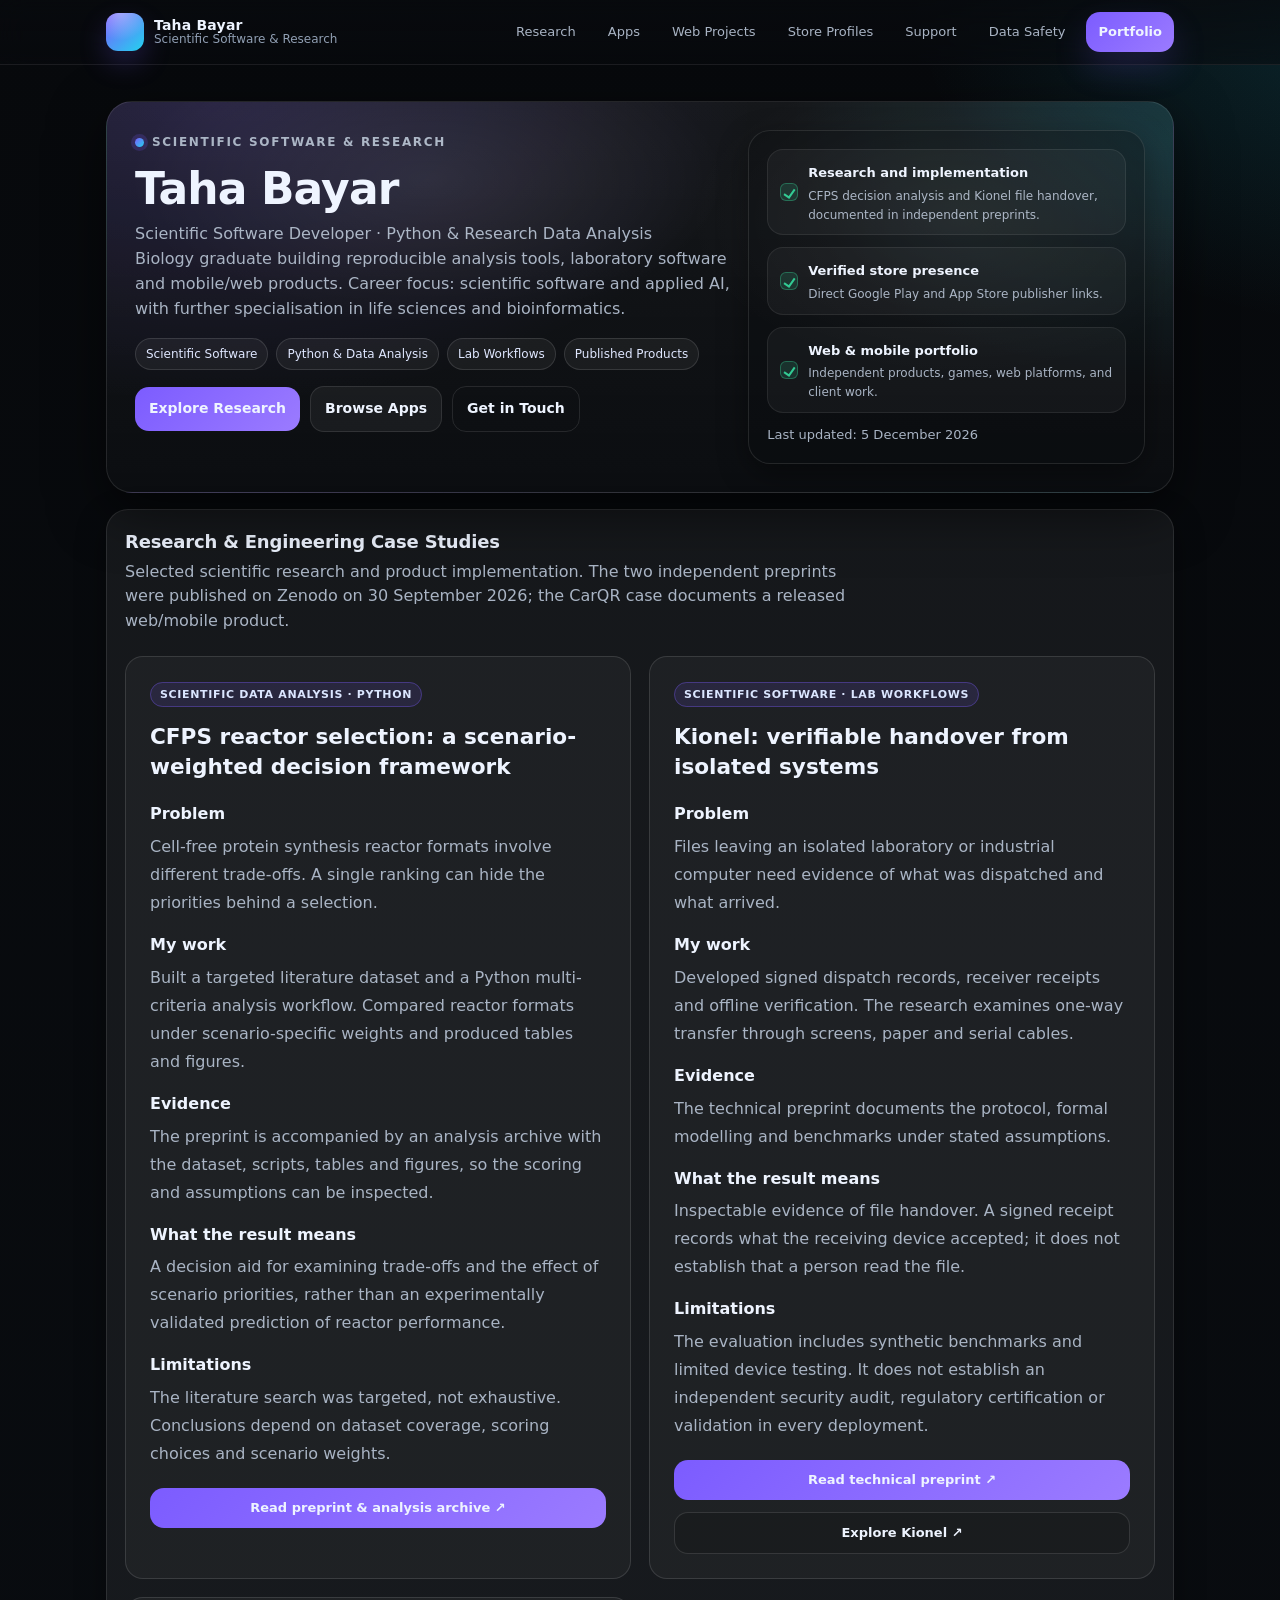
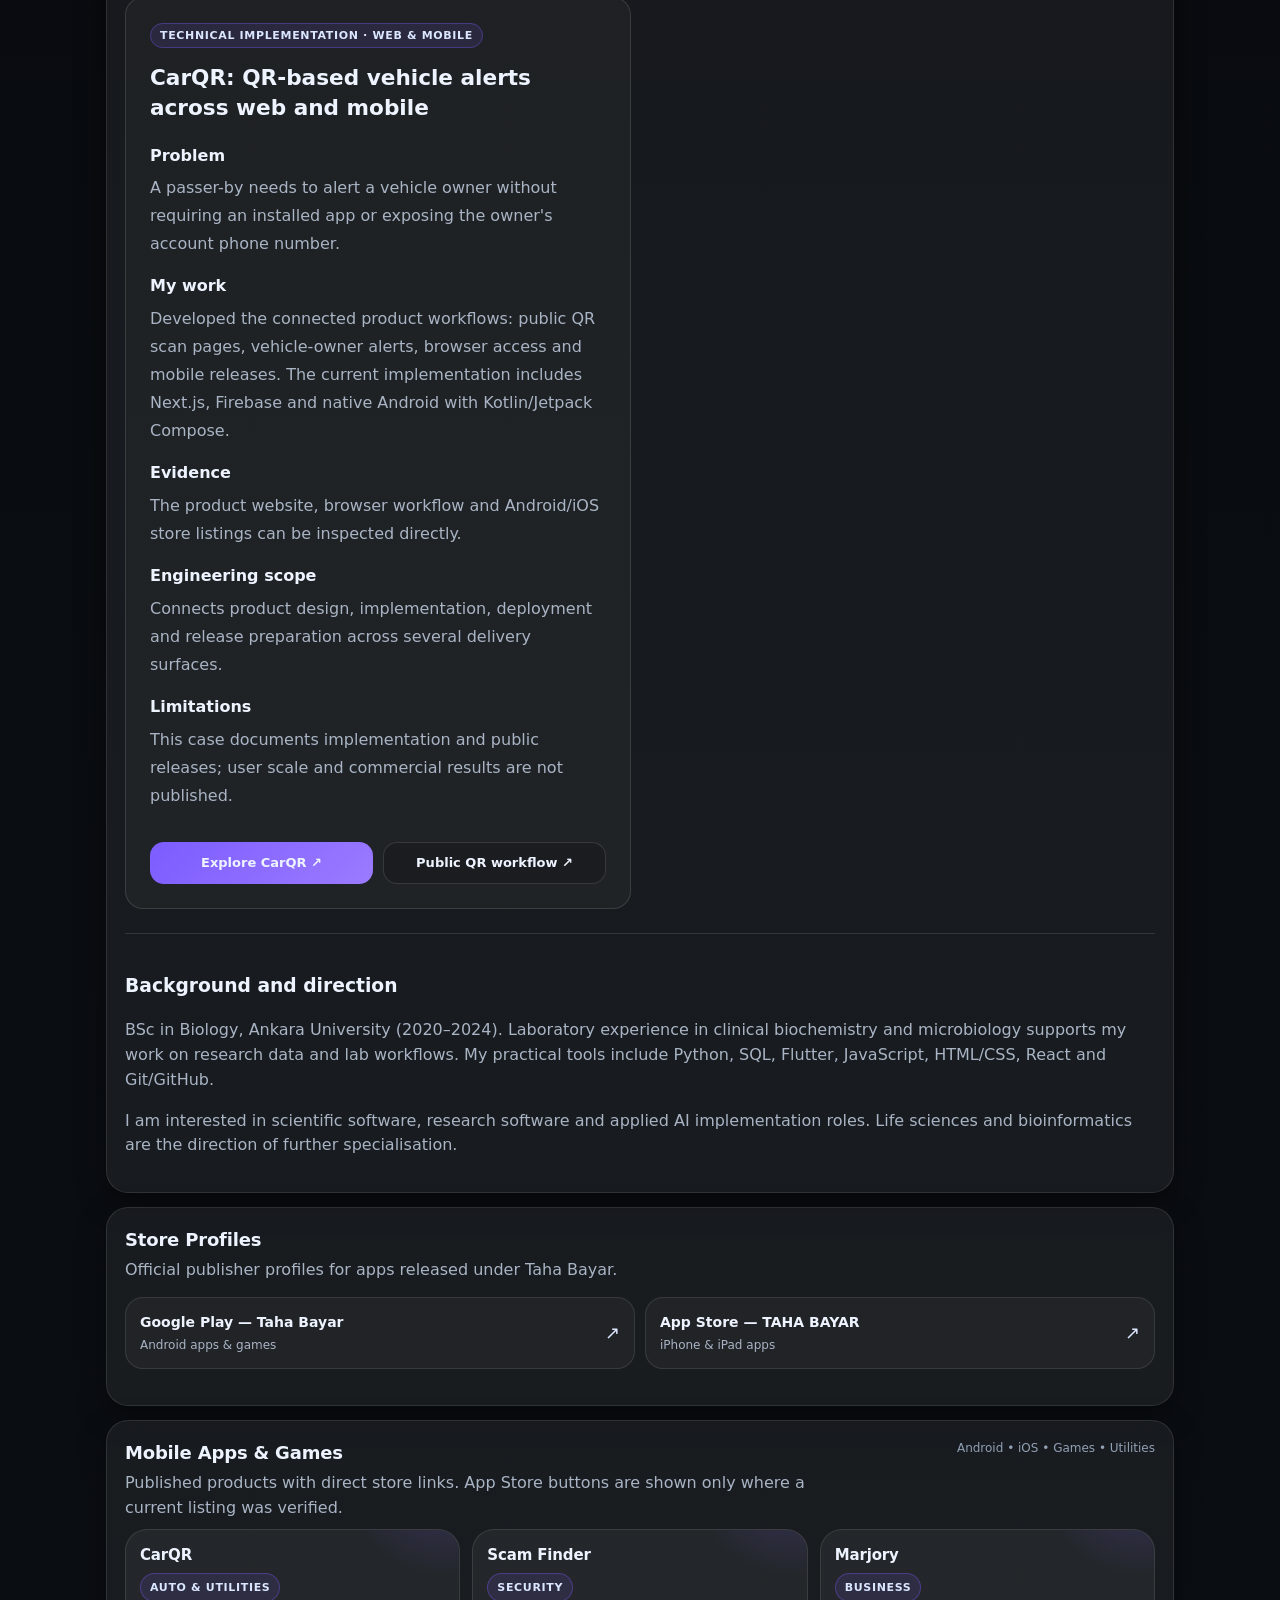
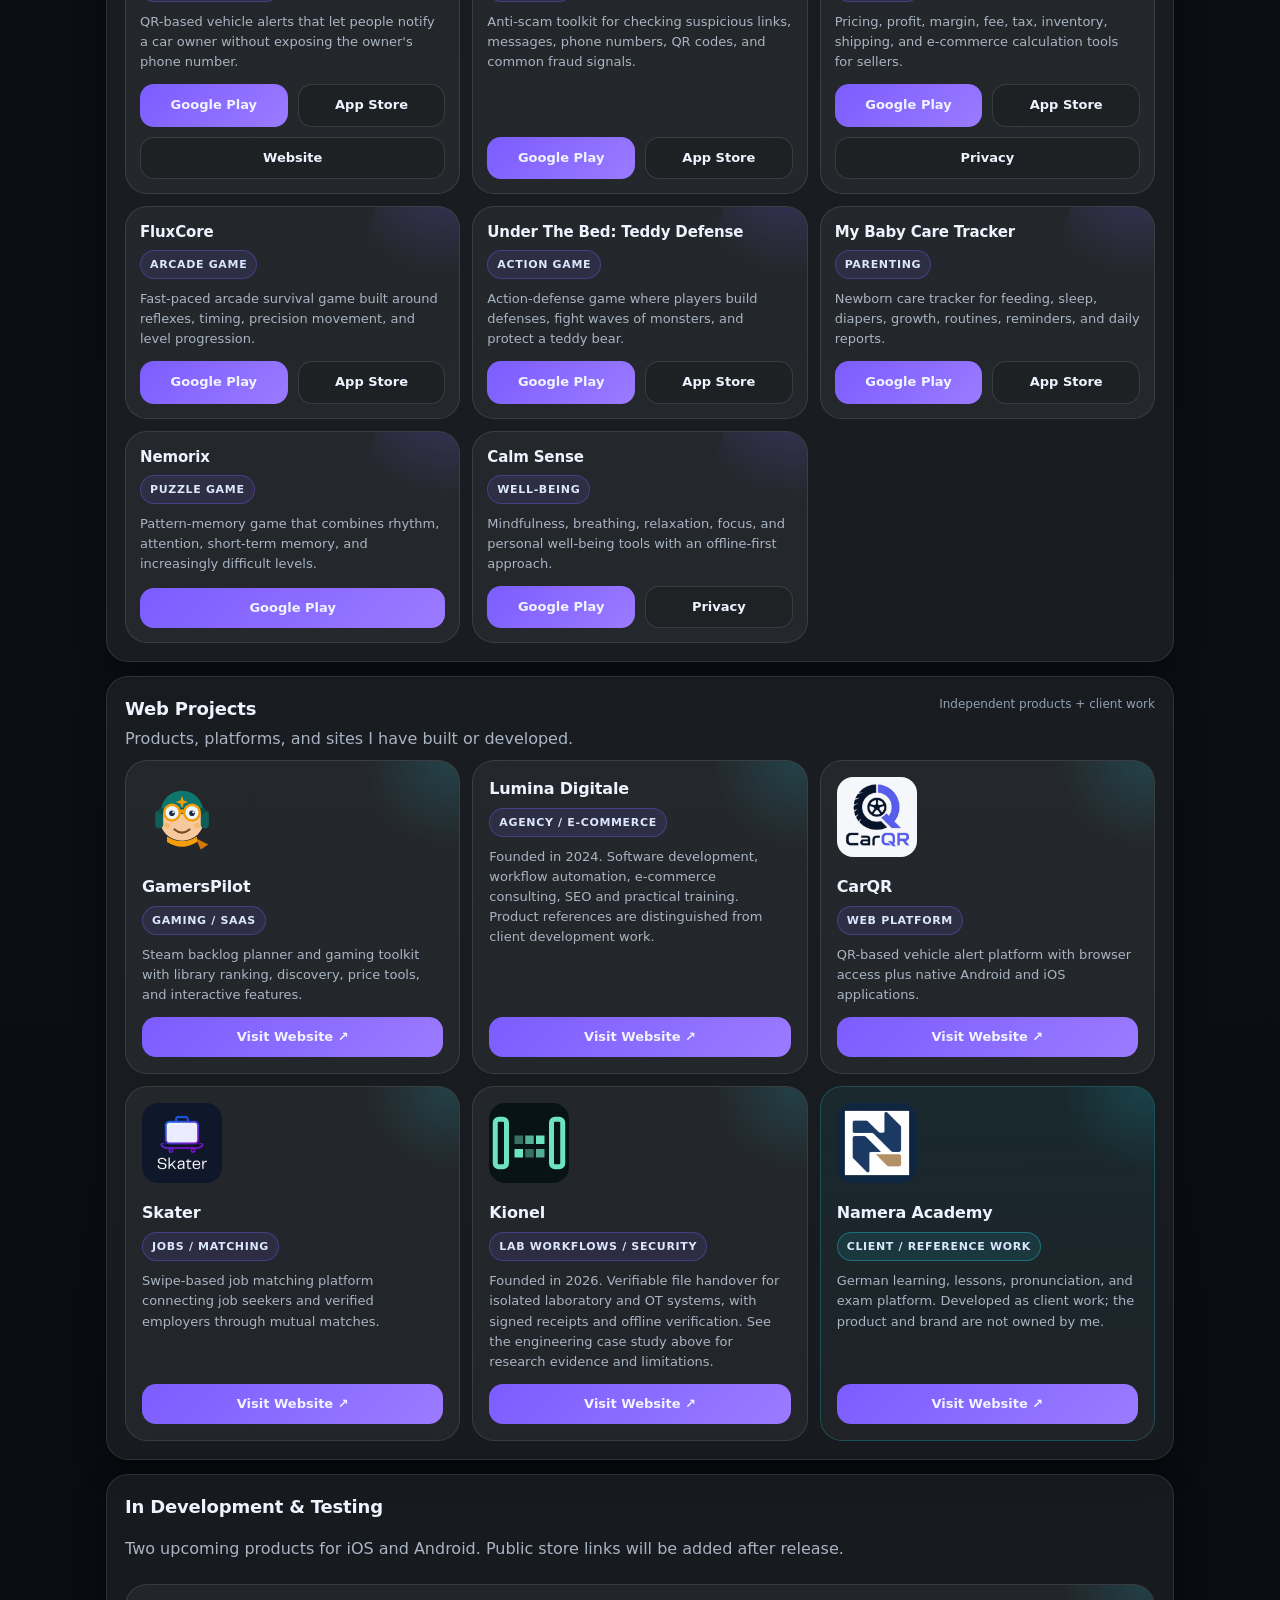
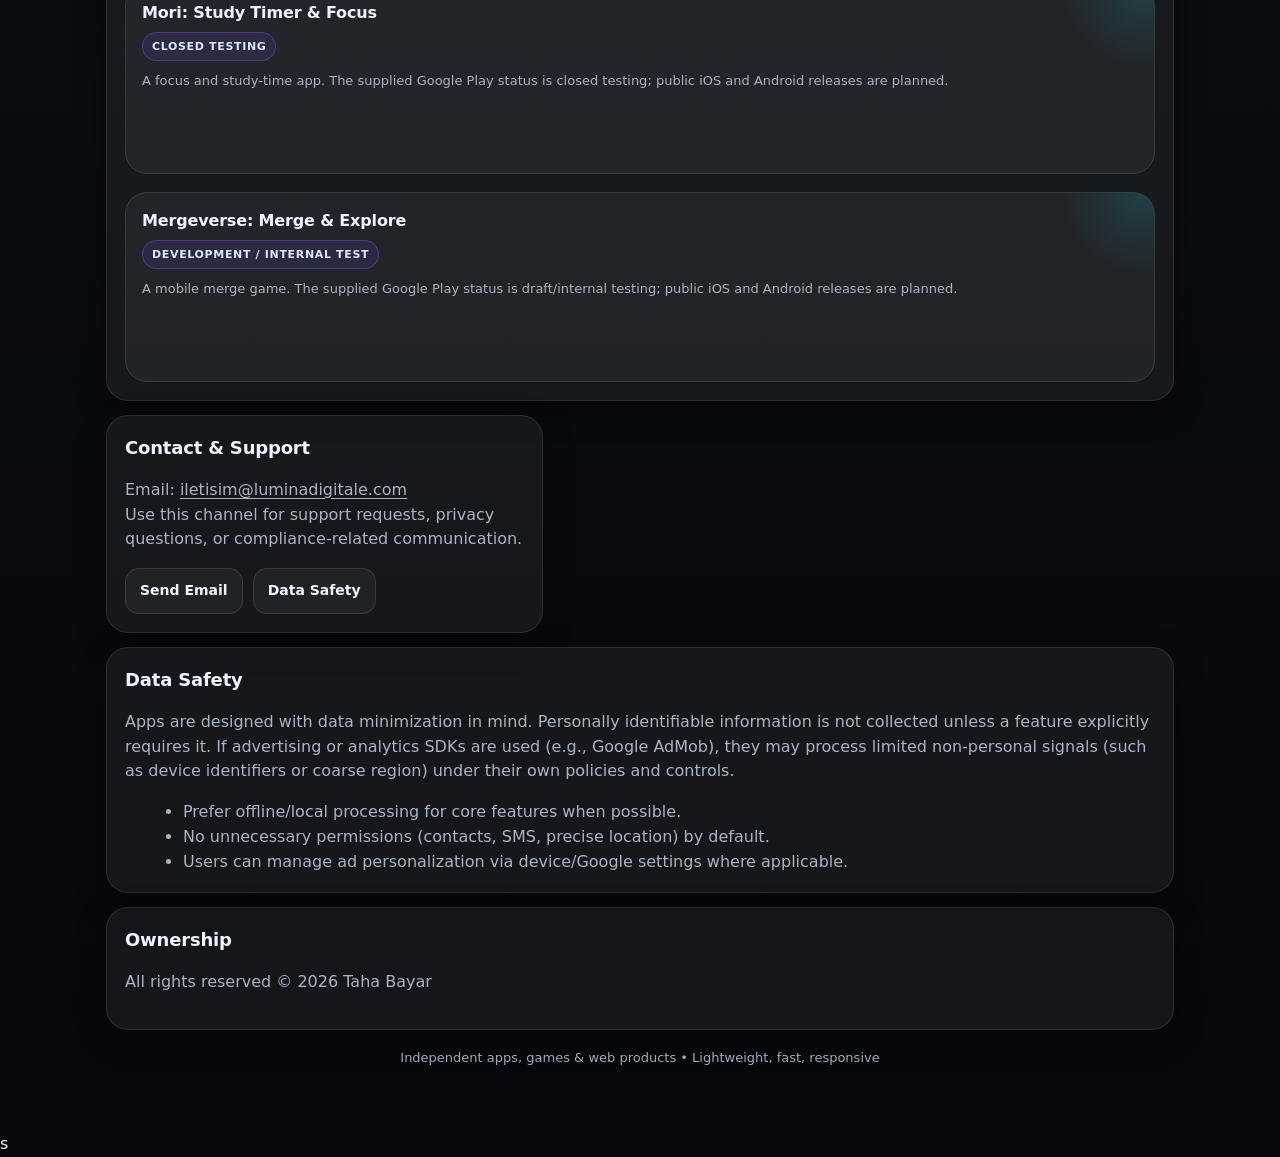
==== commit 4a9cb015: "Curate mobile portfolio and add CarQR implementation case" ====
--- a/index.html
+++ b/index.html
@@ -1,13 +1,13 @@
 <!DOCTYPE html>
+
 <html lang="en">
 <head>
-  <meta charset="UTF-8" />
-  <meta name="viewport" content="width=device-width, initial-scale=1"/>
-  <meta name="color-scheme" content="dark"/>
-  <title>Taha Bayar — Scientific Software Developer &amp; Research Data Analysis</title>
-  <meta name="description" content="Taha Bayar: scientific software developer and biology graduate. Python research analysis, Kionel, CFPS research, published mobile apps and web products."/>
-
-  <style>
+<meta charset="utf-8"/>
+<meta content="width=device-width, initial-scale=1" name="viewport"/>
+<meta content="dark" name="color-scheme"/>
+<title>Taha Bayar — Scientific Software Developer &amp; Research Data Analysis</title>
+<meta content="Taha Bayar: scientific software developer and biology graduate. Python research analysis, Kionel, CFPS research, published mobile apps and web products." name="description"/>
+<style>
     :root{
       --bg:#07090c;
       --bg2:#0b0f14;
@@ -543,13 +543,12 @@
       *{ scroll-behavior:auto !important; transition:none !important; }
     }
   </style>
-
-  <link rel="canonical" href="https://apeiron01.github.io/" />
-  <meta property="og:title" content="Taha Bayar — Scientific Software &amp; Research Data Analysis" />
-  <meta property="og:description" content="Biology background, reproducible Python analysis and shipped software. Explore Kionel, CFPS research and mobile products." />
-  <meta property="og:url" content="https://apeiron01.github.io/" />
-  <meta property="og:type" content="website" />
-  <link rel="stylesheet" href="career.css" />
+<link href="https://apeiron01.github.io/" rel="canonical"/>
+<meta content="Taha Bayar — Scientific Software &amp; Research Data Analysis" property="og:title"/>
+<meta content="Biology background, reproducible Python analysis and shipped software. Explore Kionel, CFPS research and mobile products." property="og:description"/>
+<meta content="https://apeiron01.github.io/" property="og:url"/>
+<meta content="website" property="og:type"/>
+<link href="career.css" rel="stylesheet"/>
 <script type="application/ld+json">{
   "@context": "https://schema.org",
   "@type": "Person",
@@ -568,404 +567,337 @@
   ]
 }</script>
 </head>
-
 <body>
-  <!-- Top Nav -->
-  <div class="topbar">
-    <div class="topbar-inner">
-      <a class="brand" href="#top" aria-label="Home">
-        <div class="logo" aria-hidden="true"></div>
-        <div class="brand-title">
-          <b>Taha Bayar</b>
-          <span>Scientific Software &amp; Research</span>
-        </div>
-      </a>
-
-      <nav class="nav" aria-label="Primary navigation">
-        <a href="#research">Research</a><a href="#apps">Apps</a>
-        <a href="#projects">Web Projects</a>
-        <a href="#stores">Store Profiles</a>
-        <a href="#privacy">Support</a>
-        <a href="#safety">Data Safety</a>
-        <a class="cta primary" href="#projects">Portfolio</a>
-      </nav>
-    </div>
-  </div>
-
-  <div class="wrap" id="top">
-
-    <!-- Hero -->
-    <section class="hero" aria-label="Hero">
-      <div class="hero-inner">
-        <div>
-          <div class="kicker"><span class="dot"></span> Scientific Software &amp; Research</div>
-          <h1>Taha Bayar</h1>
-          <p class="sub">Scientific Software Developer · Python &amp; Research Data Analysis<br/>Biology graduate building reproducible analysis tools, laboratory software and mobile/web products. Career focus: scientific software and applied AI, with further specialisation in life sciences and bioinformatics.</p>
-
-          <div class="tagline" aria-label="Highlights"><span class="chip">Scientific Software</span><span class="chip">Python &amp; Data Analysis</span><span class="chip">Lab Workflows</span><span class="chip">Published Products</span></div>
-
-          <div class="hero-actions">
-            <a class="btn primary" href="#research" aria-label="See research and case studies">Explore Research</a>
-            <a class="btn" href="#apps" aria-label="See apps">Browse Apps</a>
-            <a class="btn ghost" href="mailto:iletisim@luminadigitale.com" aria-label="Discuss research or software work">Get in Touch</a>
-          </div>
-        </div>
-
-        <aside class="hero-side" aria-label="Key notes">
-          <div class="stat">
-            <div class="check" aria-hidden="true"></div>
-            <div>
-              <b>Research and implementation</b>
-              <p>CFPS decision analysis and Kionel file handover, documented in independent preprints.</p>
-            </div>
-          </div>
-
-          <div class="stat">
-            <div class="check" aria-hidden="true"></div>
-            <div>
-              <b>Verified store presence</b>
-              <p>Direct Google Play and App Store publisher links.</p>
-            </div>
-          </div>
-
-          <div class="stat">
-            <div class="check" aria-hidden="true"></div>
-            <div>
-              <b>Web & mobile portfolio</b>
-              <p>Independent products, games, web platforms, and client work.</p>
-            </div>
-          </div>
-
-          <div class="muted" style="margin-top:auto; font-size:13px;">
+<!-- Top Nav -->
+<div class="topbar">
+<div class="topbar-inner">
+<a aria-label="Home" class="brand" href="#top">
+<div aria-hidden="true" class="logo"></div>
+<div class="brand-title">
+<b>Taha Bayar</b>
+<span>Scientific Software &amp; Research</span>
+</div>
+</a>
+<nav aria-label="Primary navigation" class="nav">
+<a href="#research">Research</a><a href="#apps">Apps</a>
+<a href="#projects">Web Projects</a>
+<a href="#stores">Store Profiles</a>
+<a href="#privacy">Support</a>
+<a href="#safety">Data Safety</a>
+<a class="cta primary" href="#projects">Portfolio</a>
+</nav>
+</div>
+</div>
+<div class="wrap" id="top">
+<!-- Hero -->
+<section aria-label="Hero" class="hero">
+<div class="hero-inner">
+<div>
+<div class="kicker"><span class="dot"></span> Scientific Software &amp; Research</div>
+<h1>Taha Bayar</h1>
+<p class="sub">Scientific Software Developer · Python &amp; Research Data Analysis<br/>Biology graduate building reproducible analysis tools, laboratory software and mobile/web products. Career focus: scientific software and applied AI, with further specialisation in life sciences and bioinformatics.</p>
+<div aria-label="Highlights" class="tagline"><span class="chip">Scientific Software</span><span class="chip">Python &amp; Data Analysis</span><span class="chip">Lab Workflows</span><span class="chip">Published Products</span></div>
+<div class="hero-actions">
+<a aria-label="See research and case studies" class="btn primary" href="#research">Explore Research</a>
+<a aria-label="See apps" class="btn" href="#apps">Browse Apps</a>
+<a aria-label="Discuss research or software work" class="btn ghost" href="mailto:iletisim@luminadigitale.com">Get in Touch</a>
+</div>
+</div>
+<aside aria-label="Key notes" class="hero-side">
+<div class="stat">
+<div aria-hidden="true" class="check"></div>
+<div>
+<b>Research and implementation</b>
+<p>CFPS decision analysis and Kionel file handover, documented in independent preprints.</p>
+</div>
+</div>
+<div class="stat">
+<div aria-hidden="true" class="check"></div>
+<div>
+<b>Verified store presence</b>
+<p>Direct Google Play and App Store publisher links.</p>
+</div>
+</div>
+<div class="stat">
+<div aria-hidden="true" class="check"></div>
+<div>
+<b>Web &amp; mobile portfolio</b>
+<p>Independent products, games, web platforms, and client work.</p>
+</div>
+</div>
+<div class="muted" style="margin-top:auto; font-size:13px;">
             Last updated: <span id="date"></span>
-          </div>
-        </aside>
-      </div>
-    </section>
-
-    <!-- Content -->
-    <section class="section">
-
-
-      <div class="card" id="research">
-        <div class="section-head"><div><h2>Research &amp; Engineering Case Studies</h2><p class="muted">Independent preprints published on Zenodo on 30 September 2026. These are research records, not claims of peer review or independent product certification.</p></div></div>
-        <div class="research-grid">
-          <article class="research-case">
-            <span class="badge">Scientific data analysis · Python</span>
-            <h3>CFPS reactor selection: a scenario-weighted decision framework</h3>
-            <dl>
-              <dt>Problem</dt><dd>Cell-free protein synthesis reactor formats involve different trade-offs. A single ranking can hide the priorities behind a selection.</dd>
-              <dt>My work</dt><dd>Built a targeted literature dataset and a Python multi-criteria analysis workflow. Compared reactor formats under scenario-specific weights and produced tables and figures.</dd>
-              <dt>Evidence</dt><dd>The preprint is accompanied by an analysis archive with the dataset, scripts, tables and figures, so the scoring and assumptions can be inspected.</dd>
-              <dt>What the result means</dt><dd>A decision aid for examining trade-offs and the effect of scenario priorities, rather than an experimentally validated prediction of reactor performance.</dd>
-              <dt>Limitations</dt><dd>The literature search was targeted, not exhaustive. Conclusions depend on dataset coverage, scoring choices and scenario weights.</dd>
-            </dl>
-            <a class="link-btn primary" href="https://zenodo.org/records/23070875" target="_blank" rel="noopener noreferrer">Read preprint &amp; analysis archive ↗</a>
-          </article>
-          <article class="research-case">
-            <span class="badge">Scientific software · Lab workflows</span>
-            <h3>Kionel: verifiable handover from isolated systems</h3>
-            <dl>
-              <dt>Problem</dt><dd>Files leaving an isolated laboratory or industrial computer need evidence of what was dispatched and what arrived.</dd>
-              <dt>My work</dt><dd>Developed signed dispatch records, receiver receipts and offline verification. The research examines one-way transfer through screens, paper and serial cables.</dd>
-              <dt>Evidence</dt><dd>The technical preprint documents the protocol, formal modelling and benchmarks under stated assumptions.</dd>
-              <dt>What the result means</dt><dd>Inspectable evidence of file handover. A signed receipt records what the receiving device accepted; it does not establish that a person read the file.</dd>
-              <dt>Limitations</dt><dd>The evaluation includes synthetic benchmarks and limited device testing. It does not establish an independent security audit, regulatory certification or validation in every deployment.</dd>
-            </dl>
-            <div class="research-actions"><a class="link-btn primary" href="https://zenodo.org/records/23064776" target="_blank" rel="noopener noreferrer">Read technical preprint ↗</a><a class="link-btn" href="https://kionel.com/" target="_blank" rel="noopener noreferrer">Explore Kionel ↗</a></div>
-          </article>
-        </div>
-        <div class="career-note"><h3>Background and direction</h3><p>BSc in Biology, Ankara University (2020–2024). Laboratory experience in clinical biochemistry and microbiology supports my work on research data and lab workflows. My practical tools include Python, SQL, Flutter, JavaScript, HTML/CSS, React and Git/GitHub.</p><p>I am interested in scientific software, research software and applied AI implementation roles. Life sciences and bioinformatics are the direction of further specialisation.</p></div>
-      </div>
-
+</div>
+</aside>
+</div>
+</section>
+<!-- Content -->
+<section class="section">
+<div class="card" id="research">
+<div class="section-head"><div><h2>Research &amp; Engineering Case Studies</h2><p class="muted">Selected scientific research and product implementation. The two independent preprints were published on Zenodo on 30 September 2026; the CarQR case documents a released web/mobile product.</p></div></div>
+<div class="research-grid">
+<article class="research-case">
+<span class="badge">Scientific data analysis · Python</span>
+<h3>CFPS reactor selection: a scenario-weighted decision framework</h3>
+<dl>
+<dt>Problem</dt><dd>Cell-free protein synthesis reactor formats involve different trade-offs. A single ranking can hide the priorities behind a selection.</dd>
+<dt>My work</dt><dd>Built a targeted literature dataset and a Python multi-criteria analysis workflow. Compared reactor formats under scenario-specific weights and produced tables and figures.</dd>
+<dt>Evidence</dt><dd>The preprint is accompanied by an analysis archive with the dataset, scripts, tables and figures, so the scoring and assumptions can be inspected.</dd>
+<dt>What the result means</dt><dd>A decision aid for examining trade-offs and the effect of scenario priorities, rather than an experimentally validated prediction of reactor performance.</dd>
+<dt>Limitations</dt><dd>The literature search was targeted, not exhaustive. Conclusions depend on dataset coverage, scoring choices and scenario weights.</dd>
+</dl>
+<a class="link-btn primary" href="https://zenodo.org/records/23070875" rel="noopener noreferrer" target="_blank">Read preprint &amp; analysis archive ↗</a>
+</article>
+<article class="research-case">
+<span class="badge">Scientific software · Lab workflows</span>
+<h3>Kionel: verifiable handover from isolated systems</h3>
+<dl>
+<dt>Problem</dt><dd>Files leaving an isolated laboratory or industrial computer need evidence of what was dispatched and what arrived.</dd>
+<dt>My work</dt><dd>Developed signed dispatch records, receiver receipts and offline verification. The research examines one-way transfer through screens, paper and serial cables.</dd>
+<dt>Evidence</dt><dd>The technical preprint documents the protocol, formal modelling and benchmarks under stated assumptions.</dd>
+<dt>What the result means</dt><dd>Inspectable evidence of file handover. A signed receipt records what the receiving device accepted; it does not establish that a person read the file.</dd>
+<dt>Limitations</dt><dd>The evaluation includes synthetic benchmarks and limited device testing. It does not establish an independent security audit, regulatory certification or validation in every deployment.</dd>
+</dl>
+<div class="research-actions"><a class="link-btn primary" href="https://zenodo.org/records/23064776" rel="noopener noreferrer" target="_blank">Read technical preprint ↗</a><a class="link-btn" href="https://kionel.com/" rel="noopener noreferrer" target="_blank">Explore Kionel ↗</a></div>
+</article>
+<article class="research-case" id="carqr-case"><span class="badge">Technical implementation · Web &amp; mobile</span><h3>CarQR: QR-based vehicle alerts across web and mobile</h3><dl><dt>Problem</dt><dd>A passer-by needs to alert a vehicle owner without requiring an installed app or exposing the owner's account phone number.</dd><dt>My work</dt><dd>Developed the connected product workflows: public QR scan pages, vehicle-owner alerts, browser access and mobile releases. The current implementation includes Next.js, Firebase and native Android with Kotlin/Jetpack Compose.</dd><dt>Evidence</dt><dd>The product website, browser workflow and Android/iOS store listings can be inspected directly.</dd><dt>Engineering scope</dt><dd>Connects product design, implementation, deployment and release preparation across several delivery surfaces.</dd><dt>Limitations</dt><dd>This case documents implementation and public releases; user scale and commercial results are not published.</dd></dl><div class="app-actions"><a class="link-btn primary" href="https://carqrapp.com/" rel="noopener noreferrer" target="_blank">Explore CarQR ↗</a><a class="link-btn" href="https://carqrapp.com/free-qr" rel="noopener noreferrer" target="_blank">Public QR workflow ↗</a></div></article></div>
+<div class="career-note"><h3>Background and direction</h3><p>BSc in Biology, Ankara University (2020–2024). Laboratory experience in clinical biochemistry and microbiology supports my work on research data and lab workflows. My practical tools include Python, SQL, Flutter, JavaScript, HTML/CSS, React and Git/GitHub.</p><p>I am interested in scientific software, research software and applied AI implementation roles. Life sciences and bioinformatics are the direction of further specialisation.</p></div>
+</div>
 <div class="card" id="stores">
-        <div class="section-head">
-          <div>
-            <h2>Store Profiles</h2>
-            <p class="muted">Official publisher profiles for apps released under Taha Bayar.</p>
-          </div>
-        </div>
-
-        <div class="store-profiles">
-          <a class="store-profile" href="https://play.google.com/store/apps/dev?id=5415958922939036186" target="_blank" rel="noopener">
-            <div>
-              <b>Google Play — Taha Bayar</b>
-              <span>Android apps & games</span>
-            </div>
-            <div class="store-arrow" aria-hidden="true">↗</div>
-          </a>
-
-          <a class="store-profile" href="https://apps.apple.com/tr/developer/taha-bayar/id6786097251" target="_blank" rel="noopener">
-            <div>
-              <b>App Store — TAHA BAYAR</b>
-              <span>iPhone & iPad apps</span>
-            </div>
-            <div class="store-arrow" aria-hidden="true">↗</div>
-          </a>
-        </div>
-      </div>
-
-      <div class="card" id="apps">
-        <div class="section-head">
-          <div>
-            <h2>Mobile Apps & Games</h2>
-            <p class="muted">
+<div class="section-head">
+<div>
+<h2>Store Profiles</h2>
+<p class="muted">Official publisher profiles for apps released under Taha Bayar.</p>
+</div>
+</div>
+<div class="store-profiles">
+<a class="store-profile" href="https://play.google.com/store/apps/dev?id=5415958922939036186" rel="noopener" target="_blank">
+<div>
+<b>Google Play — Taha Bayar</b>
+<span>Android apps &amp; games</span>
+</div>
+<div aria-hidden="true" class="store-arrow">↗</div>
+</a>
+<a class="store-profile" href="https://apps.apple.com/tr/developer/taha-bayar/id6786097251" rel="noopener" target="_blank">
+<div>
+<b>App Store — TAHA BAYAR</b>
+<span>iPhone &amp; iPad apps</span>
+</div>
+<div aria-hidden="true" class="store-arrow">↗</div>
+</a>
+</div>
+</div>
+<div class="card" id="apps">
+<div class="section-head">
+<div>
+<h2>Mobile Apps &amp; Games</h2>
+<p class="muted">
               Published products with direct store links. App Store buttons are shown only where a current listing was verified.
             </p>
-          </div>
-          <div class="mini-note">Android • iOS • Games • Utilities</div>
-        </div>
-
-        <div class="apps-grid">
-
-          <article class="app" aria-label="CarQR app">
-            <div class="app-top">
-              <p class="app-name">CarQR</p>
-              <span class="badge">Auto & Utilities</span>
-            </div>
-            <p class="app-desc">QR-based vehicle alerts that let people notify a car owner without exposing the owner's phone number.</p>
-            <div class="app-actions">
-              <a class="link-btn primary" href="https://play.google.com/store/apps/details?id=com.carqr.app" target="_blank" rel="noopener">Google Play</a>
-              <a class="link-btn" href="https://apps.apple.com/tr/app/carqr-app/id6786097249" target="_blank" rel="noopener">App Store</a>
-              <a class="link-btn" href="https://carqrapp.com/" target="_blank" rel="noopener">Website</a>
-            </div>
-          </article>
-
-          <article class="app" aria-label="Scam Finder app">
-            <div class="app-top">
-              <p class="app-name">Scam Finder</p>
-              <span class="badge">Security</span>
-            </div>
-            <p class="app-desc">Anti-scam toolkit for checking suspicious links, messages, phone numbers, QR codes, and common fraud signals.</p>
-            <div class="app-actions">
-              <a class="link-btn primary" href="https://play.google.com/store/apps/details?id=com.scamfinder" target="_blank" rel="noopener">Google Play</a>
-              <a class="link-btn" href="https://apps.apple.com/tr/app/scam-finder/id6806439428" target="_blank" rel="noopener">App Store</a>
-            </div>
-          </article>
-
-          <article class="app" aria-label="Marjory app">
-            <div class="app-top">
-              <p class="app-name">Marjory</p>
-              <span class="badge">Business</span>
-            </div>
-            <p class="app-desc">Pricing, profit, margin, fee, tax, inventory, shipping, and e-commerce calculation tools for sellers.</p>
-            <div class="app-actions">
-              <a class="link-btn primary" href="https://play.google.com/store/apps/details?id=com.marjory.app" target="_blank" rel="noopener">Google Play</a>
-              <a class="link-btn" href="https://apps.apple.com/tr/app/marjory/id6796778197" target="_blank" rel="noopener">App Store</a>
-              <a class="link-btn" href="https://sites.google.com/view/marjoryapp/ana-sayfa" target="_blank" rel="noopener">Privacy</a>
-            </div>
-          </article>
-
-          <article class="app" aria-label="Hida Muslim app">
-            <div class="app-top">
-              <p class="app-name">Hida Muslim App</p>
-              <span class="badge">Lifestyle</span>
-            </div>
-            <p class="app-desc">Prayer times, Qibla, duas, dhikr, Islamic calendar, and everyday Muslim lifestyle tools.</p>
-            <div class="app-actions">
-              <a class="link-btn primary" href="https://play.google.com/store/apps/details?id=com.hida" target="_blank" rel="noopener">Google Play</a>
-              <a class="link-btn" href="https://apps.apple.com/tr/app/hida-muslim-app/id6787553560" target="_blank" rel="noopener">App Store</a>
-              <a class="link-btn" href="https://sites.google.com/view/hidapp/ana-sayfa" target="_blank" rel="noopener">Privacy</a>
-            </div>
-          </article>
-
-          <article class="app" aria-label="FluxCore game">
-            <div class="app-top">
-              <p class="app-name">FluxCore</p>
-              <span class="badge">Arcade Game</span>
-            </div>
-            <p class="app-desc">Fast-paced arcade survival game built around reflexes, timing, precision movement, and level progression.</p>
-            <div class="app-actions">
-              <a class="link-btn primary" href="https://play.google.com/store/apps/details?id=com.orbitflux" target="_blank" rel="noopener">Google Play</a>
-              <a class="link-btn" href="https://apps.apple.com/tr/app/fluxcore/id6787444573" target="_blank" rel="noopener">App Store</a>
-            </div>
-          </article>
-
-          <article class="app" aria-label="Under The Bed Teddy Defense game">
-            <div class="app-top">
-              <p class="app-name">Under The Bed: Teddy Defense</p>
-              <span class="badge">Action Game</span>
-            </div>
-            <p class="app-desc">Action-defense game where players build defenses, fight waves of monsters, and protect a teddy bear.</p>
-            <div class="app-actions">
-              <a class="link-btn primary" href="https://play.google.com/store/apps/details?id=com.underthebed.game" target="_blank" rel="noopener">Google Play</a>
-              <a class="link-btn" href="https://apps.apple.com/tr/app/under-the-bed-teddy-defense/id6787531629" target="_blank" rel="noopener">App Store</a>
-            </div>
-          </article>
-
-          <article class="app" aria-label="My Baby Care Tracker app">
-            <div class="app-top">
-              <p class="app-name">My Baby Care Tracker</p>
-              <span class="badge">Parenting</span>
-            </div>
-            <p class="app-desc">Newborn care tracker for feeding, sleep, diapers, growth, routines, reminders, and daily reports.</p>
-            <div class="app-actions">
-              <a class="link-btn primary" href="https://play.google.com/store/apps/details?id=com.luminadigitale.mybaby" target="_blank" rel="noopener">Google Play</a>
-              <a class="link-btn" href="https://apps.apple.com/tr/app/my-baby-care-tracker/id6787539325" target="_blank" rel="noopener">App Store</a>
-            </div>
-          </article>
-
-          <article class="app" aria-label="Nemorix game">
-            <div class="app-top">
-              <p class="app-name">Nemorix</p>
-              <span class="badge">Puzzle Game</span>
-            </div>
-            <p class="app-desc">Pattern-memory game that combines rhythm, attention, short-term memory, and increasingly difficult levels.</p>
-            <div class="app-actions">
-              <a class="link-btn primary" href="https://play.google.com/store/apps/details?id=com.nemorix.game" target="_blank" rel="noopener">Google Play</a>
-            </div>
-          </article>
-
-          <article class="app" aria-label="Calm Sense app">
-            <div class="app-top">
-              <p class="app-name">Calm Sense</p>
-              <span class="badge">Well-Being</span>
-            </div>
-            <p class="app-desc">Mindfulness, breathing, relaxation, focus, and personal well-being tools with an offline-first approach.</p>
-            <div class="app-actions">
-              <a class="link-btn primary" href="https://play.google.com/store/apps/details?id=app.calmsense.studio" target="_blank" rel="noopener">Google Play</a>
-              <a class="link-btn" href="https://sites.google.com/view/calmsense/ana-sayfa" target="_blank" rel="noopener">Privacy</a>
-            </div>
-          </article>
-
-          <article class="app" aria-label="Tarot Hamster app">
-            <div class="app-top">
-              <p class="app-name">Tarot Hamster</p>
-              <span class="badge">Lifestyle</span>
-            </div>
-            <p class="app-desc">Tarot readings, decision prompts, numerology, breathing, and calm-focused lifestyle tools.</p>
-            <div class="app-actions">
-              <a class="link-btn primary" href="https://play.google.com/store/apps/details?id=com.fluxquantic.tarothamster" target="_blank" rel="noopener">Google Play</a>
-              <a class="link-btn" href="https://sites.google.com/view/tarothamster/ana-sayfa" target="_blank" rel="noopener">Privacy</a>
-            </div>
-          </article>
-
-        </div>
-      </div>
-
-      <div class="card" id="projects">
-        <div class="section-head">
-          <div>
-            <h2>Web Projects</h2>
-            <p class="muted">Products, platforms, and sites I have built or developed.</p>
-          </div>
-          <div class="mini-note">Independent products + client work</div>
-        </div>
-
-        <div class="projects-grid">
-          <article class="project"><a class="project-logo" href="https://gamerspilot.com/" target="_blank" rel="noopener noreferrer" aria-label="GamersPilot"><img src="assets/references/gamerspilot.svg" alt="GamersPilot logo" width="80" height="80" loading="lazy" decoding="async" /></a><div class="app-top">
-              <h3>GamersPilot</h3>
-              <span class="badge">Gaming / SaaS</span>
-            </div>
-            <p>Steam backlog planner and gaming toolkit with library ranking, discovery, price tools, and interactive features.</p>
-            <div class="app-actions">
-              <a class="link-btn primary" href="https://gamerspilot.com/" target="_blank" rel="noopener">Visit Website ↗</a>
-            </div>
-          </article>
-
-          <article class="project">
-            <div class="app-top">
-              <h3>Lumina Digitale</h3>
-              <span class="badge">Agency / E-commerce</span>
-            </div>
-            <p>Founded in 2024. Software development, workflow automation, e-commerce consulting, SEO and practical training. Product references are distinguished from client development work.</p>
-            <div class="app-actions">
-              <a class="link-btn primary" href="https://luminadigitale.com/" target="_blank" rel="noopener">Visit Website ↗</a>
-            </div>
-          </article>
-
-          <article class="project"><a class="project-logo" href="https://carqrapp.com/" target="_blank" rel="noopener noreferrer" aria-label="CarQR"><img src="assets/references/carqr.png" alt="CarQR logo" width="80" height="80" loading="lazy" decoding="async" /></a><div class="app-top">
-              <h3>CarQR</h3>
-              <span class="badge">Web Platform</span>
-            </div>
-            <p>QR-based vehicle alert platform with browser access plus native Android and iOS applications.</p>
-            <div class="app-actions">
-              <a class="link-btn primary" href="https://carqrapp.com/" target="_blank" rel="noopener">Visit Website ↗</a>
-            </div>
-          </article>
-
-          <article class="project"><a class="project-logo" href="https://skaterjob.com/" target="_blank" rel="noopener noreferrer" aria-label="Skater"><img src="assets/references/skater.png" alt="Skater logo" width="80" height="80" loading="lazy" decoding="async" /></a><div class="app-top">
-              <h3>Skater</h3>
-              <span class="badge">Jobs / Matching</span>
-            </div>
-            <p>Swipe-based job matching platform connecting job seekers and verified employers through mutual matches.</p>
-            <div class="app-actions">
-              <a class="link-btn primary" href="https://skaterjob.com/" target="_blank" rel="noopener">Visit Website ↗</a>
-            </div>
-          </article>
-
-          <article class="project"><a class="project-logo" href="https://kionel.com/" target="_blank" rel="noopener noreferrer" aria-label="Kionel"><img src="assets/references/kionel.svg" alt="Kionel logo" width="80" height="80" loading="lazy" decoding="async" /></a><div class="app-top">
-              <h3>Kionel</h3>
-              <span class="badge">Lab Workflows / Security</span>
-            </div>
-            <p>Founded in 2026. Verifiable file handover for isolated laboratory and OT systems, with signed receipts and offline verification. See the engineering case study above for research evidence and limitations.</p>
-            <div class="app-actions">
-              <a class="link-btn primary" href="https://kionel.com/" target="_blank" rel="noopener">Visit Website ↗</a>
-            </div>
-          </article>
-
-          <article class="project reference"><a class="project-logo" href="https://academy.nam-era.com/" target="_blank" rel="noopener noreferrer" aria-label="Namera Academy"><img src="assets/references/namera.png" alt="Namera Academy logo" width="80" height="80" loading="lazy" decoding="async" /></a><div class="app-top">
-              <h3>Namera Academy</h3>
-              <span class="badge client">Client / Reference Work</span>
-            </div>
-            <p>German learning, lessons, pronunciation, and exam platform. Developed as client work; the product and brand are not owned by me.</p>
-            <div class="app-actions">
-              <a class="link-btn primary" href="https://academy.nam-era.com/" target="_blank" rel="noopener">Visit Website ↗</a>
-            </div>
-          </article>
-        </div>
-      </div>
-
-
-      <div class="card" id="in-development">
-        <h2>In Development &amp; Testing</h2><p class="muted">Two upcoming products for iOS and Android. Public store links will be added after release.</p>
-        <div class="research-grid upcoming-grid">
-          <article class="project"><div class="app-top"><h3>Mori: Study Timer &amp; Focus</h3><span class="badge">Closed testing</span></div><p>A focus and study-time app. The supplied Google Play status is closed testing; public iOS and Android releases are planned.</p></article>
-          <article class="project"><div class="app-top"><h3>Mergeverse: Merge &amp; Explore</h3><span class="badge">Development / internal test</span></div><p>A mobile merge game. The supplied Google Play status is draft/internal testing; public iOS and Android releases are planned.</p></article>
-        </div>
-      </div>
-
+</div>
+<div class="mini-note">Android • iOS • Games • Utilities</div>
+</div>
+<div class="apps-grid">
+<article aria-label="CarQR app" class="app">
+<div class="app-top">
+<p class="app-name">CarQR</p>
+<span class="badge">Auto &amp; Utilities</span>
+</div>
+<p class="app-desc">QR-based vehicle alerts that let people notify a car owner without exposing the owner's phone number.</p>
+<div class="app-actions">
+<a class="link-btn primary" href="https://play.google.com/store/apps/details?id=com.carqr.app" rel="noopener" target="_blank">Google Play</a>
+<a class="link-btn" href="https://apps.apple.com/tr/app/carqr-app/id6786097249" rel="noopener" target="_blank">App Store</a>
+<a class="link-btn" href="https://carqrapp.com/" rel="noopener" target="_blank">Website</a>
+</div>
+</article>
+<article aria-label="Scam Finder app" class="app">
+<div class="app-top">
+<p class="app-name">Scam Finder</p>
+<span class="badge">Security</span>
+</div>
+<p class="app-desc">Anti-scam toolkit for checking suspicious links, messages, phone numbers, QR codes, and common fraud signals.</p>
+<div class="app-actions">
+<a class="link-btn primary" href="https://play.google.com/store/apps/details?id=com.scamfinder" rel="noopener" target="_blank">Google Play</a>
+<a class="link-btn" href="https://apps.apple.com/tr/app/scam-finder/id6806439428" rel="noopener" target="_blank">App Store</a>
+</div>
+</article>
+<article aria-label="Marjory app" class="app">
+<div class="app-top">
+<p class="app-name">Marjory</p>
+<span class="badge">Business</span>
+</div>
+<p class="app-desc">Pricing, profit, margin, fee, tax, inventory, shipping, and e-commerce calculation tools for sellers.</p>
+<div class="app-actions">
+<a class="link-btn primary" href="https://play.google.com/store/apps/details?id=com.marjory.app" rel="noopener" target="_blank">Google Play</a>
+<a class="link-btn" href="https://apps.apple.com/tr/app/marjory/id6796778197" rel="noopener" target="_blank">App Store</a>
+<a class="link-btn" href="https://sites.google.com/view/marjoryapp/ana-sayfa" rel="noopener" target="_blank">Privacy</a>
+</div>
+</article>
+
+<article aria-label="FluxCore game" class="app">
+<div class="app-top">
+<p class="app-name">FluxCore</p>
+<span class="badge">Arcade Game</span>
+</div>
+<p class="app-desc">Fast-paced arcade survival game built around reflexes, timing, precision movement, and level progression.</p>
+<div class="app-actions">
+<a class="link-btn primary" href="https://play.google.com/store/apps/details?id=com.orbitflux" rel="noopener" target="_blank">Google Play</a>
+<a class="link-btn" href="https://apps.apple.com/tr/app/fluxcore/id6787444573" rel="noopener" target="_blank">App Store</a>
+</div>
+</article>
+<article aria-label="Under The Bed Teddy Defense game" class="app">
+<div class="app-top">
+<p class="app-name">Under The Bed: Teddy Defense</p>
+<span class="badge">Action Game</span>
+</div>
+<p class="app-desc">Action-defense game where players build defenses, fight waves of monsters, and protect a teddy bear.</p>
+<div class="app-actions">
+<a class="link-btn primary" href="https://play.google.com/store/apps/details?id=com.underthebed.game" rel="noopener" target="_blank">Google Play</a>
+<a class="link-btn" href="https://apps.apple.com/tr/app/under-the-bed-teddy-defense/id6787531629" rel="noopener" target="_blank">App Store</a>
+</div>
+</article>
+<article aria-label="My Baby Care Tracker app" class="app">
+<div class="app-top">
+<p class="app-name">My Baby Care Tracker</p>
+<span class="badge">Parenting</span>
+</div>
+<p class="app-desc">Newborn care tracker for feeding, sleep, diapers, growth, routines, reminders, and daily reports.</p>
+<div class="app-actions">
+<a class="link-btn primary" href="https://play.google.com/store/apps/details?id=com.luminadigitale.mybaby" rel="noopener" target="_blank">Google Play</a>
+<a class="link-btn" href="https://apps.apple.com/tr/app/my-baby-care-tracker/id6787539325" rel="noopener" target="_blank">App Store</a>
+</div>
+</article>
+<article aria-label="Nemorix game" class="app">
+<div class="app-top">
+<p class="app-name">Nemorix</p>
+<span class="badge">Puzzle Game</span>
+</div>
+<p class="app-desc">Pattern-memory game that combines rhythm, attention, short-term memory, and increasingly difficult levels.</p>
+<div class="app-actions">
+<a class="link-btn primary" href="https://play.google.com/store/apps/details?id=com.nemorix.game" rel="noopener" target="_blank">Google Play</a>
+</div>
+</article>
+<article aria-label="Calm Sense app" class="app">
+<div class="app-top">
+<p class="app-name">Calm Sense</p>
+<span class="badge">Well-Being</span>
+</div>
+<p class="app-desc">Mindfulness, breathing, relaxation, focus, and personal well-being tools with an offline-first approach.</p>
+<div class="app-actions">
+<a class="link-btn primary" href="https://play.google.com/store/apps/details?id=app.calmsense.studio" rel="noopener" target="_blank">Google Play</a>
+<a class="link-btn" href="https://sites.google.com/view/calmsense/ana-sayfa" rel="noopener" target="_blank">Privacy</a>
+</div>
+</article>
+
+</div>
+</div>
+<div class="card" id="projects">
+<div class="section-head">
+<div>
+<h2>Web Projects</h2>
+<p class="muted">Products, platforms, and sites I have built or developed.</p>
+</div>
+<div class="mini-note">Independent products + client work</div>
+</div>
+<div class="projects-grid">
+<article class="project"><a aria-label="GamersPilot" class="project-logo" href="https://gamerspilot.com/" rel="noopener noreferrer" target="_blank"><img alt="GamersPilot logo" decoding="async" height="80" loading="lazy" src="assets/references/gamerspilot.svg" width="80"/></a><div class="app-top">
+<h3>GamersPilot</h3>
+<span class="badge">Gaming / SaaS</span>
+</div>
+<p>Steam backlog planner and gaming toolkit with library ranking, discovery, price tools, and interactive features.</p>
+<div class="app-actions">
+<a class="link-btn primary" href="https://gamerspilot.com/" rel="noopener" target="_blank">Visit Website ↗</a>
+</div>
+</article>
+<article class="project">
+<div class="app-top">
+<h3>Lumina Digitale</h3>
+<span class="badge">Agency / E-commerce</span>
+</div>
+<p>Founded in 2024. Software development, workflow automation, e-commerce consulting, SEO and practical training. Product references are distinguished from client development work.</p>
+<div class="app-actions">
+<a class="link-btn primary" href="https://luminadigitale.com/" rel="noopener" target="_blank">Visit Website ↗</a>
+</div>
+</article>
+<article class="project"><a aria-label="CarQR" class="project-logo" href="https://carqrapp.com/" rel="noopener noreferrer" target="_blank"><img alt="CarQR logo" decoding="async" height="80" loading="lazy" src="assets/references/carqr.png" width="80"/></a><div class="app-top">
+<h3>CarQR</h3>
+<span class="badge">Web Platform</span>
+</div>
+<p>QR-based vehicle alert platform with browser access plus native Android and iOS applications.</p>
+<div class="app-actions">
+<a class="link-btn primary" href="https://carqrapp.com/" rel="noopener" target="_blank">Visit Website ↗</a>
+</div>
+</article>
+<article class="project"><a aria-label="Skater" class="project-logo" href="https://skaterjob.com/" rel="noopener noreferrer" target="_blank"><img alt="Skater logo" decoding="async" height="80" loading="lazy" src="assets/references/skater.png" width="80"/></a><div class="app-top">
+<h3>Skater</h3>
+<span class="badge">Jobs / Matching</span>
+</div>
+<p>Swipe-based job matching platform connecting job seekers and verified employers through mutual matches.</p>
+<div class="app-actions">
+<a class="link-btn primary" href="https://skaterjob.com/" rel="noopener" target="_blank">Visit Website ↗</a>
+</div>
+</article>
+<article class="project"><a aria-label="Kionel" class="project-logo" href="https://kionel.com/" rel="noopener noreferrer" target="_blank"><img alt="Kionel logo" decoding="async" height="80" loading="lazy" src="assets/references/kionel.svg" width="80"/></a><div class="app-top">
+<h3>Kionel</h3>
+<span class="badge">Lab Workflows / Security</span>
+</div>
+<p>Founded in 2026. Verifiable file handover for isolated laboratory and OT systems, with signed receipts and offline verification. See the engineering case study above for research evidence and limitations.</p>
+<div class="app-actions">
+<a class="link-btn primary" href="https://kionel.com/" rel="noopener" target="_blank">Visit Website ↗</a>
+</div>
+</article>
+<article class="project reference"><a aria-label="Namera Academy" class="project-logo" href="https://academy.nam-era.com/" rel="noopener noreferrer" target="_blank"><img alt="Namera Academy logo" decoding="async" height="80" loading="lazy" src="assets/references/namera.png" width="80"/></a><div class="app-top">
+<h3>Namera Academy</h3>
+<span class="badge client">Client / Reference Work</span>
+</div>
+<p>German learning, lessons, pronunciation, and exam platform. Developed as client work; the product and brand are not owned by me.</p>
+<div class="app-actions">
+<a class="link-btn primary" href="https://academy.nam-era.com/" rel="noopener" target="_blank">Visit Website ↗</a>
+</div>
+</article>
+</div>
+</div>
+<div class="card" id="in-development">
+<h2>In Development &amp; Testing</h2><p class="muted">Two upcoming products for iOS and Android. Public store links will be added after release.</p>
+<div class="research-grid upcoming-grid">
+<article class="project"><div class="app-top"><h3>Mori: Study Timer &amp; Focus</h3><span class="badge">Closed testing</span></div><p>A focus and study-time app. The supplied Google Play status is closed testing; public iOS and Android releases are planned.</p></article>
+<article class="project"><div class="app-top"><h3>Mergeverse: Merge &amp; Explore</h3><span class="badge">Development / internal test</span></div><p>A mobile merge game. The supplied Google Play status is draft/internal testing; public iOS and Android releases are planned.</p></article>
+</div>
+</div>
 <div class="card span-5" id="privacy">
-        <h2>Contact & Support</h2>
-        <p class="muted">
+<h2>Contact &amp; Support</h2>
+<p class="muted">
           Email: <a href="mailto:iletisim@luminadigitale.com" style="text-decoration:underline; text-underline-offset:3px;">iletisim@luminadigitale.com</a><br/>
           Use this channel for support requests, privacy questions, or compliance-related communication.
         </p>
-
-        <div style="margin-top:12px; display:flex; flex-wrap:wrap; gap:10px;">
-          <a class="btn" href="mailto:iletisim@luminadigitale.com">Send Email</a>
-          <a class="btn" href="#safety">Data Safety</a>
-        </div>
-      </div>
-
-      <div class="card" id="safety">
-        <h2>Data Safety</h2>
-        <p class="muted">
+<div style="margin-top:12px; display:flex; flex-wrap:wrap; gap:10px;">
+<a class="btn" href="mailto:iletisim@luminadigitale.com">Send Email</a>
+<a class="btn" href="#safety">Data Safety</a>
+</div>
+</div>
+<div class="card" id="safety">
+<h2>Data Safety</h2>
+<p class="muted">
           Apps are designed with data minimization in mind. Personally identifiable information is not collected unless a feature explicitly requires it.
           If advertising or analytics SDKs are used (e.g., Google AdMob), they may process limited non-personal signals (such as device identifiers or coarse region)
           under their own policies and controls.
         </p>
-        <ul class="muted" style="margin:10px 0 0 18px;">
-          <li>Prefer offline/local processing for core features when possible.</li>
-          <li>No unnecessary permissions (contacts, SMS, precise location) by default.</li>
-          <li>Users can manage ad personalization via device/Google settings where applicable.</li>
-        </ul>
-      </div>
-
-      <div class="card">
-        <h2>Ownership</h2>
-        <p class="muted">All rights reserved © <span id="year"></span> Taha Bayar</p>
-      </div>
-
-    </section>
-
-    <footer>
-      <div>Independent apps, games & web products • Lightweight, fast, responsive</div>
-    </footer>
-
-  </div>
-
-  <script>
+<ul class="muted" style="margin:10px 0 0 18px;">
+<li>Prefer offline/local processing for core features when possible.</li>
+<li>No unnecessary permissions (contacts, SMS, precise location) by default.</li>
+<li>Users can manage ad personalization via device/Google settings where applicable.</li>
+</ul>
+</div>
+<div class="card">
+<h2>Ownership</h2>
+<p class="muted">All rights reserved © <span id="year"></span> Taha Bayar</p>
+</div>
+</section>
+<footer>
+<div>Independent apps, games &amp; web products • Lightweight, fast, responsive</div>
+</footer>
+</div>
+<script>
     const d = new Date();
     document.getElementById("date").textContent =
       d.toLocaleDateString("en-GB", { year:"numeric", month:"long", day:"numeric" });
